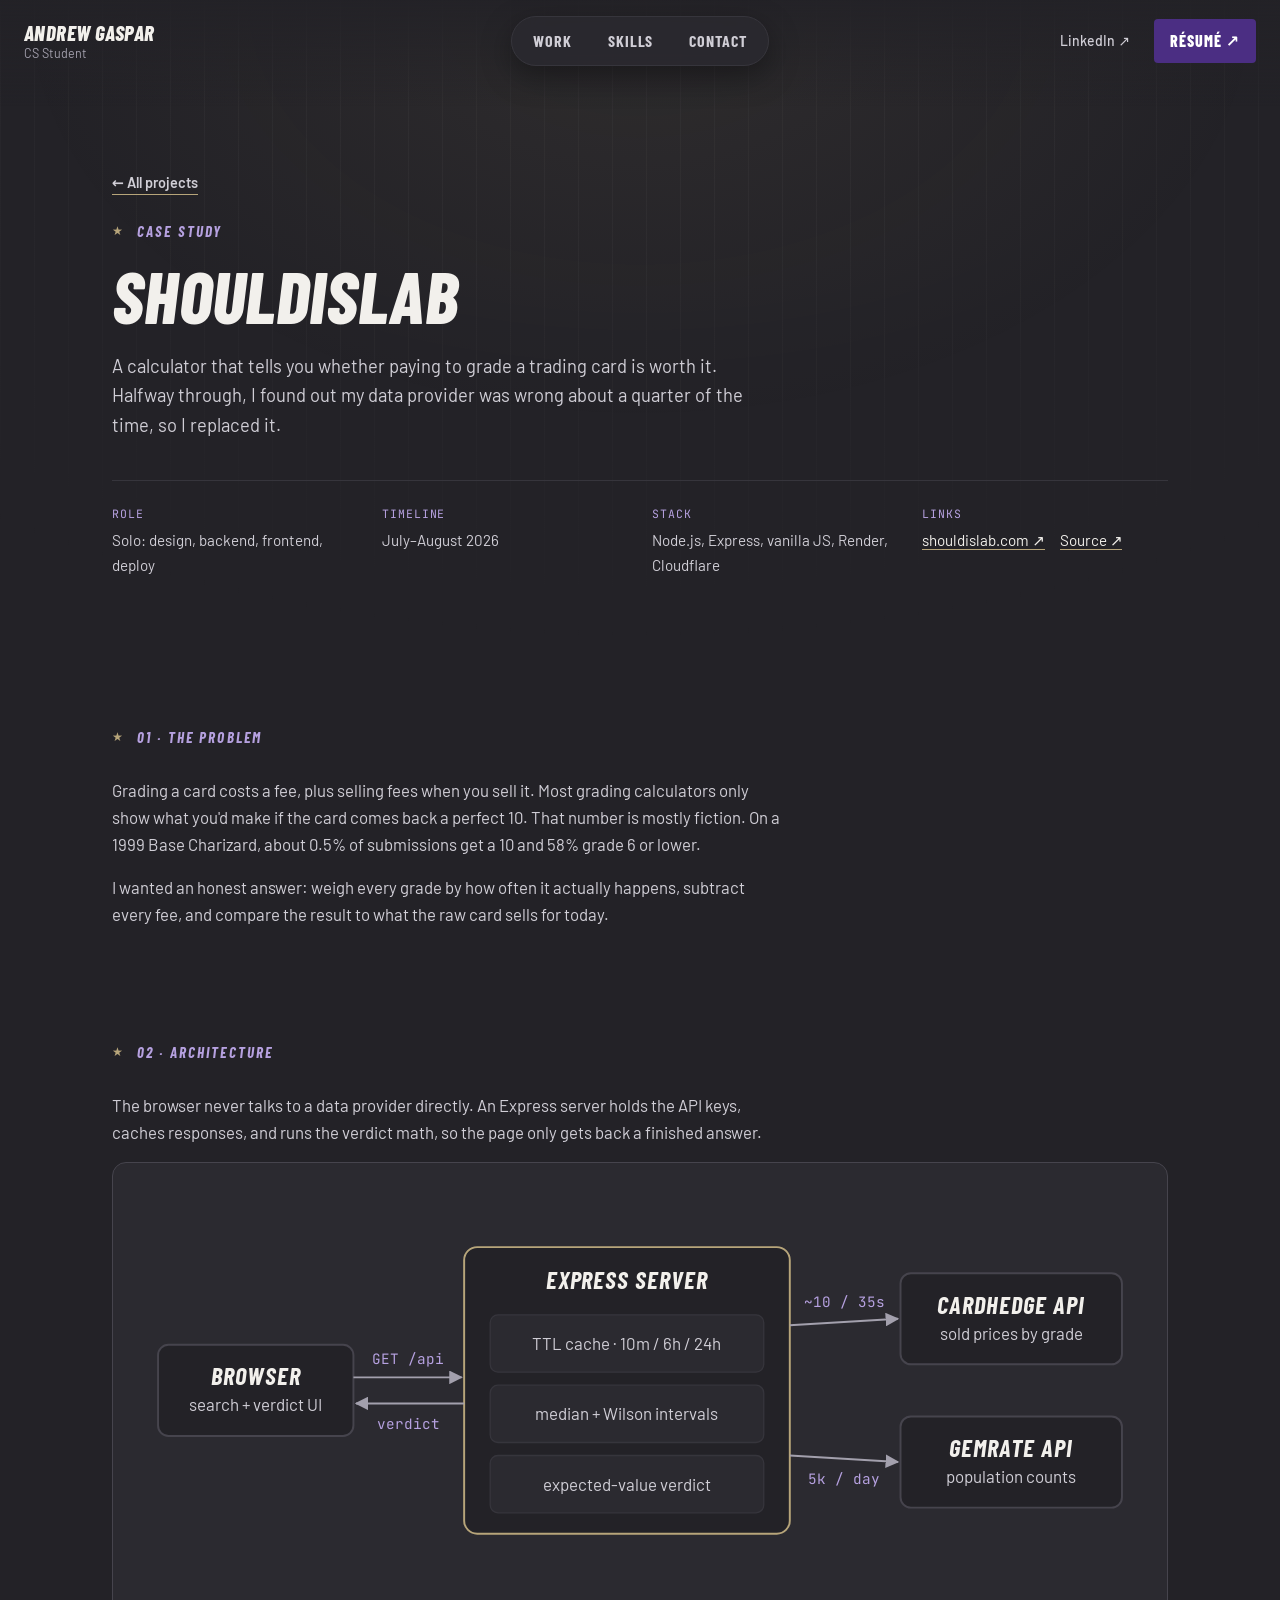
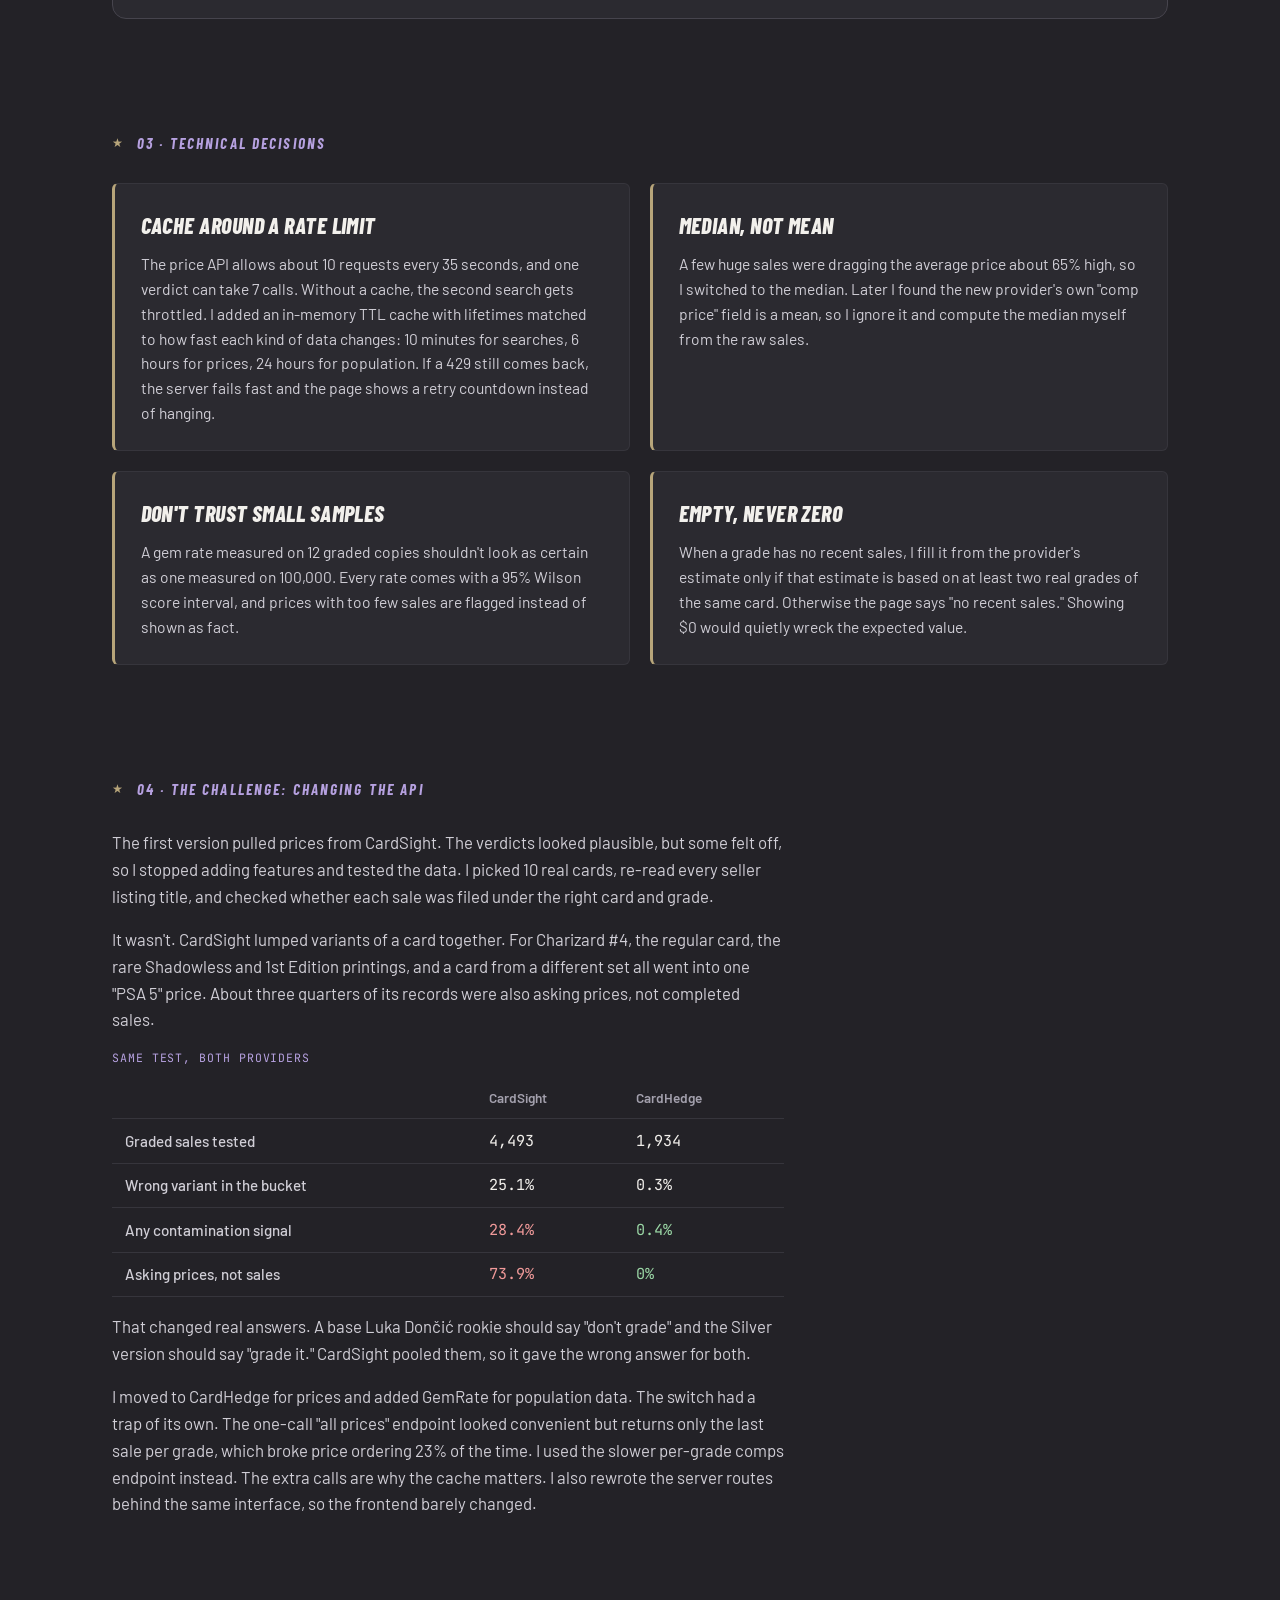
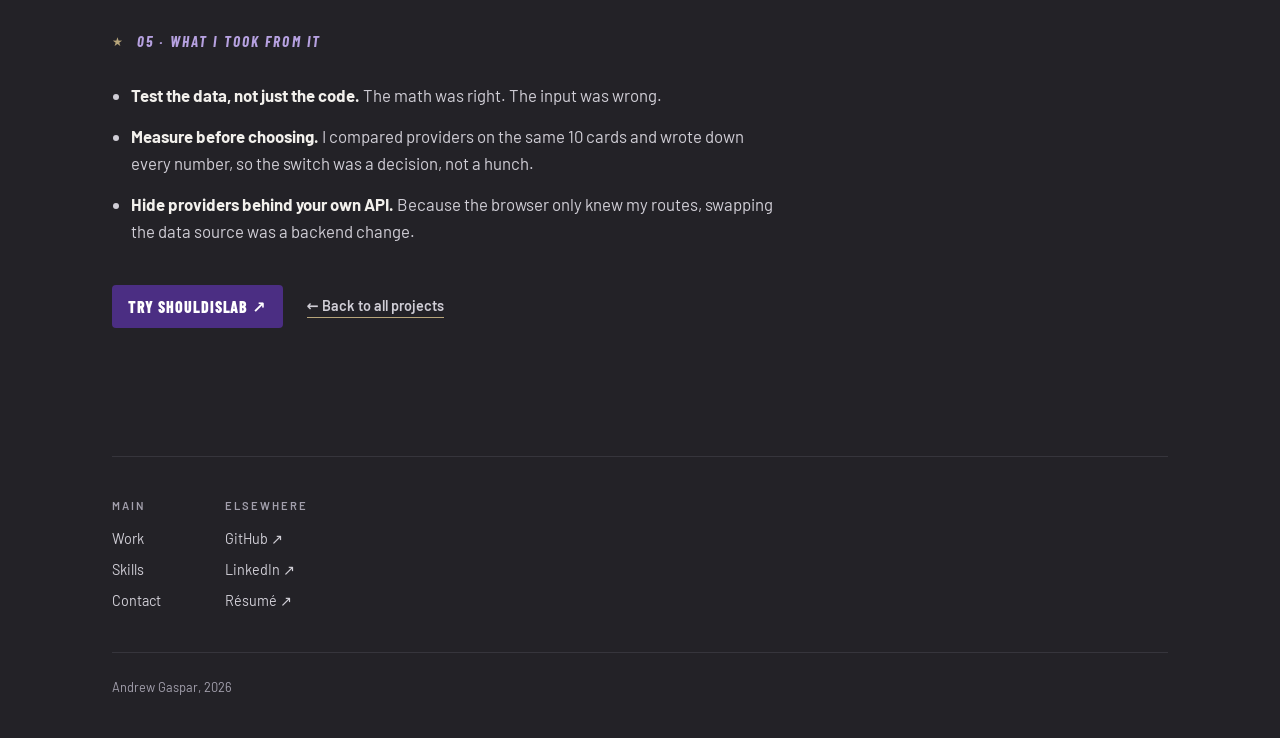
==== shouldislab-case-study.html @ bb3bcacc "Add ShouldISlab case study page and Business Administration minor" ====
<!DOCTYPE html>
<html lang="en">
<head>
  <meta charset="UTF-8" />
  <meta name="viewport" content="width=device-width, initial-scale=1.0" />
  <title>ShouldISlab case study · Andrew Gaspar</title>
  <meta name="description" content="How I built ShouldISlab: an expected-value grading calculator around a rate-limited price API, and why I replaced its data provider halfway through." />
  <meta name="color-scheme" content="dark" />
  <link rel="preconnect" href="https://fonts.googleapis.com" />
  <link rel="preconnect" href="https://fonts.gstatic.com" crossorigin />
  <link href="https://fonts.googleapis.com/css2?family=Barlow+Condensed:ital,wght@0,600;0,700;0,800;1,700;1,800&family=Barlow:wght@400;500;600&family=JetBrains+Mono:wght@400;500&display=swap" rel="stylesheet" />
  <link rel="stylesheet" href="style.css" />
</head>
<body>

  <header class="topbar">
    <a class="brand" href="index.html">
      <span class="brand-text">
        <span class="brand-name">Andrew Gaspar</span>
      <span class="brand-role">CS Student</span>
      </span>
    </a>
    <nav class="pill" aria-label="Sections">
      <a href="index.html#work">Work</a>
      <a href="index.html#skills">Skills</a>
      <a href="index.html#contact">Contact</a>
    </nav>
    <div class="toplinks">
      <a href="https://www.linkedin.com/in/andrew-gaspar-7aaa92343" target="_blank" rel="noopener">LinkedIn <span aria-hidden="true">↗</span></a>
      <a class="btn" href="Andrew_Gaspar_Resume.pdf" target="_blank" rel="noopener">Résumé <span aria-hidden="true">↗</span></a>
    </div>
  </header>

  <main id="top" class="study">

    <section class="hero">
      <a class="back" href="index.html#work">← All projects</a>
      <p class="eyebrow">Case study</p>
      <h1>ShouldISlab</h1>
      <p class="study-lead">
        A calculator that tells you whether paying to grade a trading card is worth it. Halfway
        through, I found out my data provider was wrong about a quarter of the time, so I
        replaced it.
      </p>
      <dl class="study-facts">
        <div><dt>Role</dt><dd>Solo: design, backend, frontend, deploy</dd></div>
        <div><dt>Timeline</dt><dd>July–August 2026</dd></div>
        <div><dt>Stack</dt><dd>Node.js, Express, vanilla JS, Render, Cloudflare</dd></div>
        <div><dt>Links</dt><dd><a href="https://www.shouldislab.com" target="_blank" rel="noopener">shouldislab.com ↗</a> <a href="https://github.com/Agaspar1321/ShouldISlab" target="_blank" rel="noopener">Source ↗</a></dd></div>
      </dl>
    </section>

    <section class="section prose">
      <h2 class="eyebrow">01 · The problem</h2>
      <p>
        Grading a card costs a fee, plus selling fees when you sell it. Most grading calculators
        only show what you'd make if the card comes back a perfect 10. That number is mostly
        fiction. On a 1999 Base Charizard, about 0.5% of submissions get a 10 and 58% grade 6
        or lower.
      </p>
      <p>
        I wanted an honest answer: weigh every grade by how often it actually happens, subtract
        every fee, and compare the result to what the raw card sells for today.
      </p>
    </section>

    <section class="section prose">
      <h2 class="eyebrow">02 · Architecture</h2>
      <p>
        The browser never talks to a data provider directly. An Express server holds the API
        keys, caches responses, and runs the verdict math, so the page only gets back a finished
        answer.
      </p>
      <figure class="diagram">
        <svg viewBox="0 0 760 300" role="img" aria-labelledby="arch-title arch-desc">
          <title id="arch-title">ShouldISlab architecture</title>
          <desc id="arch-desc">The browser calls the Express server. The server checks an in-memory cache, then calls CardHedge for sold prices and GemRate for population counts, and returns a verdict.</desc>
          <defs>
            <marker id="arrow" viewBox="0 0 10 10" refX="9" refY="5" markerWidth="7" markerHeight="7" orient="auto-start-reverse">
              <path d="M0,0 L10,5 L0,10 z" class="d-head" />
            </marker>
          </defs>

          <rect class="d-box" x="10" y="115" width="150" height="70" rx="8" />
          <text class="d-title" x="85" y="146" text-anchor="middle">Browser</text>
          <text class="d-sub" x="85" y="166" text-anchor="middle">search + verdict UI</text>

          <rect class="d-box d-main" x="245" y="40" width="250" height="220" rx="10" />
          <text class="d-title" x="370" y="72" text-anchor="middle">Express server</text>
          <rect class="d-inner" x="265" y="92" width="210" height="44" rx="6" />
          <text class="d-sub" x="370" y="119" text-anchor="middle">TTL cache · 10m / 6h / 24h</text>
          <rect class="d-inner" x="265" y="146" width="210" height="44" rx="6" />
          <text class="d-sub" x="370" y="173" text-anchor="middle">median + Wilson intervals</text>
          <rect class="d-inner" x="265" y="200" width="210" height="44" rx="6" />
          <text class="d-sub" x="370" y="227" text-anchor="middle">expected-value verdict</text>

          <rect class="d-box" x="580" y="60" width="170" height="70" rx="8" />
          <text class="d-title" x="665" y="91" text-anchor="middle">CardHedge API</text>
          <text class="d-sub" x="665" y="111" text-anchor="middle">sold prices by grade</text>

          <rect class="d-box" x="580" y="170" width="170" height="70" rx="8" />
          <text class="d-title" x="665" y="201" text-anchor="middle">GemRate API</text>
          <text class="d-sub" x="665" y="221" text-anchor="middle">population counts</text>

          <line class="d-line" x1="160" y1="140" x2="243" y2="140" marker-end="url(#arrow)" />
          <line class="d-line" x1="245" y1="160" x2="162" y2="160" marker-end="url(#arrow)" />
          <text class="d-label" x="202" y="130" text-anchor="middle">GET /api</text>
          <text class="d-label" x="202" y="180" text-anchor="middle">verdict</text>

          <line class="d-line" x1="495" y1="100" x2="578" y2="95" marker-end="url(#arrow)" />
          <line class="d-line" x1="495" y1="200" x2="578" y2="205" marker-end="url(#arrow)" />
          <text class="d-label" x="537" y="86" text-anchor="middle">~10 / 35s</text>
          <text class="d-label" x="537" y="222" text-anchor="middle">5k / day</text>
        </svg>
      </figure>
    </section>

    <section class="section prose">
      <h2 class="eyebrow">03 · Technical decisions</h2>
      <div class="decisions">
        <article>
          <h3>Cache around a rate limit</h3>
          <p>
            The price API allows about 10 requests every 35 seconds, and one verdict can take 7
            calls. Without a cache, the second search gets throttled. I added an in-memory TTL
            cache with lifetimes matched to how fast each kind of data changes: 10 minutes for
            searches, 6 hours for prices, 24 hours for population. If a 429 still comes back,
            the server fails fast and the page shows a retry countdown instead of hanging.
          </p>
        </article>
        <article>
          <h3>Median, not mean</h3>
          <p>
            A few huge sales were dragging the average price about 65% high, so I switched to the
            median. Later I found the new provider's own "comp price" field is a mean, so I
            ignore it and compute the median myself from the raw sales.
          </p>
        </article>
        <article>
          <h3>Don't trust small samples</h3>
          <p>
            A gem rate measured on 12 graded copies shouldn't look as certain as one measured on
            100,000. Every rate comes with a 95% Wilson score interval, and prices with too few
            sales are flagged instead of shown as fact.
          </p>
        </article>
        <article>
          <h3>Empty, never zero</h3>
          <p>
            When a grade has no recent sales, I fill it from the provider's estimate only if that
            estimate is based on at least two real grades of the same card. Otherwise the page
            says "no recent sales." Showing $0 would quietly wreck the expected value.
          </p>
        </article>
      </div>
    </section>

    <section class="section prose">
      <h2 class="eyebrow">04 · The challenge: changing the API</h2>
      <p>
        The first version pulled prices from CardSight. The verdicts looked plausible, but some
        felt off, so I stopped adding features and tested the data. I picked 10 real cards,
        re-read every seller listing title, and checked whether each sale was filed under the
        right card and grade.
      </p>
      <p>
        It wasn't. CardSight lumped variants of a card together. For Charizard #4, the regular
        card, the rare Shadowless and 1st Edition printings, and a card from a different set all
        went into one "PSA 5" price. About three quarters of its records were also asking
        prices, not completed sales.
      </p>
      <div class="table-wrap">
        <table>
          <caption>Same test, both providers</caption>
          <thead>
            <tr><th scope="col"></th><th scope="col">CardSight</th><th scope="col">CardHedge</th></tr>
          </thead>
          <tbody>
            <tr><th scope="row">Graded sales tested</th><td>4,493</td><td>1,934</td></tr>
            <tr><th scope="row">Wrong variant in the bucket</th><td>25.1%</td><td>0.3%</td></tr>
            <tr><th scope="row">Any contamination signal</th><td class="bad">28.4%</td><td class="good">0.4%</td></tr>
            <tr><th scope="row">Asking prices, not sales</th><td class="bad">73.9%</td><td class="good">0%</td></tr>
          </tbody>
        </table>
      </div>
      <p>
        That changed real answers. A base Luka Dončić rookie should say "don't grade" and the
        Silver version should say "grade it." CardSight pooled them, so it gave the wrong answer
        for both.
      </p>
      <p>
        I moved to CardHedge for prices and added GemRate for population data. The switch had
        a trap of its own. The one-call "all prices" endpoint looked convenient but returns only
        the last sale per grade, which broke price ordering 23% of the time. I used the slower
        per-grade comps endpoint instead. The extra calls are why the cache matters. I also
        rewrote the server routes behind the same interface, so the frontend barely changed.
      </p>
    </section>

    <section class="section prose">
      <h2 class="eyebrow">05 · What I took from it</h2>
      <ul class="takeaways">
        <li><strong>Test the data, not just the code.</strong> The math was right. The input was wrong.</li>
        <li><strong>Measure before choosing.</strong> I compared providers on the same 10 cards and wrote down every number, so the switch was a decision, not a hunch.</li>
        <li><strong>Hide providers behind your own API.</strong> Because the browser only knew my routes, swapping the data source was a backend change.</li>
      </ul>
      <p class="study-next">
        <a class="btn" href="https://www.shouldislab.com" target="_blank" rel="noopener">Try ShouldISlab ↗</a>
        <a class="back" href="index.html#work">← Back to all projects</a>
      </p>
    </section>

  </main>

  <footer class="footer">
    <div class="footer-cols">
      <div>
        <p class="footer-label">Main</p>
        <a href="index.html#work">Work</a>
        <a href="index.html#skills">Skills</a>
        <a href="index.html#contact">Contact</a>
      </div>
      <div>
        <p class="footer-label">Elsewhere</p>
        <a href="https://github.com/Agaspar1321" target="_blank" rel="noopener">GitHub ↗</a>
        <a href="https://www.linkedin.com/in/andrew-gaspar-7aaa92343" target="_blank" rel="noopener">LinkedIn ↗</a>
        <a href="Andrew_Gaspar_Resume.pdf" target="_blank" rel="noopener">Résumé ↗</a>
      </div>
    </div>
    <div class="footer-base">
      <span>Andrew Gaspar, 2026</span>
    </div>
  </footer>

</body>
</html>
---- style.css ----
/* colors + fonts: soft charcoal base, UW purple and gold as accents */
:root {
  --bg: #232227;
  --surface: #2b2a30;
  --line: #36353c;
  --line-strong: #46444d;
  --muted: #a3a0ad; /* still passes 4.5:1 contrast on --bg */
  --text: #d0ced6;
  --strong: #f2f0ec;
  --purple: #4b2e83; /* UW purple, for fills */
  --accent: #b6a1e0; /* lighter purple, readable as text on charcoal */
  --gold: #b7a57a; /* UW gold, decorative only */
  --shadow: rgba(0, 0, 0, 0.35);

  --display: "Barlow Condensed", "Barlow", system-ui, sans-serif;
  --sans: "Barlow", system-ui, -apple-system, "Segoe UI", sans-serif;
  --mono: "JetBrains Mono", ui-monospace, "SF Mono", Menlo, monospace;
  --wrap: 66rem;
  color-scheme: dark;
}

* { box-sizing: border-box; margin: 0; padding: 0; }

html { scroll-behavior: smooth; scroll-padding-top: 5.5rem; }

body {
  font-family: var(--sans);
  font-size: 1rem;
  line-height: 1.6;
  color: var(--strong);
  background: var(--bg);
  -webkit-font-smoothing: antialiased;
}

h1, h2, h3, dt, .brand-name, .pill, .btn, .contact-email {
  font-family: var(--display);
  font-optical-sizing: auto;
}

a { color: inherit; text-decoration: none; }

:focus-visible {
  outline: 3px solid var(--accent);
  outline-offset: 2px;
  border-radius: 2px;
}

::selection { background: rgba(183, 165, 122, 0.35); }

main, .footer { padding: 0 1rem; }

/* pinstripes + purple stadium glow */
body::before {
  content: "";
  position: absolute;
  inset: 0 0 auto;
  height: 1100px;
  z-index: -1;
  background-image:
    repeating-linear-gradient(90deg, rgba(242, 240, 236, 0.03) 0 1px, transparent 1px 34px),
    radial-gradient(70% 55% at 50% 0%, rgba(183, 165, 122, 0.08), transparent 70%);
  -webkit-mask-image: radial-gradient(120% 80% at 50% 0%, #000 30%, transparent 75%);
  mask-image: radial-gradient(120% 80% at 50% 0%, #000 30%, transparent 75%);
  pointer-events: none;
}
body { position: relative; isolation: isolate; }

/* ---------- Eyebrow label ---------- */
.eyebrow {
  display: flex;
  align-items: center;
  gap: 0.75rem;
  font-family: var(--display);
  font-size: 0.95rem;
  font-style: italic;
  font-weight: 700;
  letter-spacing: 0.14em;
  text-transform: uppercase;
  color: var(--accent);
}
.eyebrow::before {
  content: "★";
  flex: none;
  color: var(--gold);
  font-style: normal;
  font-size: 0.8em;
}

/* ---------- Top bar ---------- */
.topbar {
  position: sticky;
  top: 0;
  z-index: 10;
  display: grid;
  grid-template-columns: 1fr auto 1fr;
  align-items: center;
  gap: 1rem;
  padding: 1rem 1.5rem 2.5rem;
  background: linear-gradient(rgba(35, 34, 39, 0.94), rgba(35, 34, 39, 0));
  pointer-events: none;
}
.topbar > * { pointer-events: auto; }

.brand { display: flex; align-items: center; gap: 0.7rem; justify-self: start; }
.brand-text { display: flex; flex-direction: column; line-height: 1.2; }
.brand-name { font-weight: 800; font-style: italic; font-size: 1.3rem; letter-spacing: 0.02em; text-transform: uppercase; }
.brand-role { font-size: 0.78rem; color: var(--muted); }

.pill {
  display: flex;
  gap: 0.25rem;
  padding: 0.3rem;
  border: 1px solid var(--line);
  border-radius: 999px;
  background: rgba(43, 42, 48, 0.85);
  backdrop-filter: blur(14px);
  -webkit-backdrop-filter: blur(14px);
  box-shadow: 0 10px 30px var(--shadow);
}
.pill a {
  padding: 0.4rem 1rem;
  border-radius: 999px;
  font-size: 1rem;
  font-weight: 700;
  letter-spacing: 0.06em;
  text-transform: uppercase;
  color: var(--text);
  transition: background-color 0.2s, color 0.2s;
}
.pill a:hover { background: rgba(182, 161, 224, 0.1); color: var(--accent); }

.toplinks {
  display: flex;
  align-items: center;
  gap: 1.5rem;
  justify-self: end;
  font-size: 0.875rem;
  font-weight: 500;
}
.toplinks a { color: var(--text); transition: color 0.2s; }
.toplinks a:hover { color: var(--strong); }

.btn {
  display: inline-block;
  padding: 0.55rem 1rem;
  border-radius: 4px;
  font-weight: 800;
  font-size: 1rem;
  letter-spacing: 0.06em;
  text-transform: uppercase;
  background: var(--purple);
  color: #fff !important;
  transition: background-color 0.2s;
}
.btn:hover { background: #5d3d9a; }

/* ---------- Window chrome (hero + screenshots) ---------- */
.window-bar {
  display: flex;
  align-items: center;
  gap: 6px;
  padding: 0.7rem 0.9rem;
}
.window-bar i {
  flex: none;
  width: 10px;
  height: 10px;
  border-radius: 50%;
  background: var(--line-strong);
}
.window-bar i:nth-child(3) { background: var(--gold); }

.url {
  flex: 1;
  min-width: 0;
  margin-left: 0.6rem;
  padding: 0.2rem 0.7rem;
  border-radius: 4px;
  background: var(--bg);
  font-family: var(--mono);
  font-size: 0.72rem;
  color: var(--text);
  white-space: nowrap;
  overflow: hidden;
  text-overflow: ellipsis;
}
.live {
  flex: none;
  display: inline-flex;
  align-items: center;
  gap: 0.4rem;
  margin-left: 0.4rem;
  padding: 0.15rem 0.5rem;
  border: 1px solid var(--accent);
  border-radius: 3px;
  font-family: var(--mono);
  font-size: 0.65rem;
  font-weight: 500;
  letter-spacing: 0.08em;
  text-transform: uppercase;
  color: var(--accent);
}
.live::before {
  content: "";
  width: 6px;
  height: 6px;
  border-radius: 50%;
  background: var(--gold);
}

/* ---------- Hero ---------- */
.hero {
  max-width: var(--wrap);
  margin: 0 auto;
  padding-top: clamp(2.5rem, 7vh, 5rem);
  padding-bottom: clamp(1rem, 4vh, 3rem);
}

.hero h1 {
  margin-top: 1.25rem;
  font-size: clamp(3rem, min(5.6vw, 11vh), 5rem);
  font-style: italic;
  font-weight: 800;
  line-height: 0.9;
  letter-spacing: 0.005em;
  text-transform: uppercase;
}
.accent { color: var(--accent); }

.hero-meta {
  display: grid;
  gap: 0.9rem;
  max-width: 32rem;
  margin-top: 1.75rem;
  color: var(--text);
  font-size: 1.05rem;
}
.coursework {
  color: var(--muted);
  font-size: 0.9rem;
  line-height: 1.5;
}
.coursework span {
  display: block;
  margin-bottom: 0.2rem;
  color: var(--accent);
  font-family: var(--mono);
  font-size: 0.72rem;
  letter-spacing: 0.08em;
  text-transform: uppercase;
}

/* top edge highlight */
.card::before {
  content: "";
  position: absolute;
  top: 0;
  left: 8%;
  right: 8%;
  height: 1px;
  background: linear-gradient(90deg, transparent, rgba(255, 255, 255, 0.45), transparent);
}

/* ---------- Sections ---------- */
.section { max-width: var(--wrap); margin: 0 auto; padding-top: clamp(4rem, 9vw, 7rem); }
.section > .eyebrow { margin-bottom: 1.75rem; }

/* ---------- Project cards ---------- */
.card-frame {
  padding: 8px;
  border-radius: 28px;
  /* faint gold foil edge */
  background: linear-gradient(145deg, rgba(183, 165, 122, 0.4), rgba(183, 165, 122, 0.08) 35%, rgba(183, 165, 122, 0.08) 65%, rgba(183, 165, 122, 0.3));
  box-shadow: 0 30px 60px var(--shadow);
}
.card-frame + .card-frame { margin-top: 3rem; }

.card {
  position: relative;
  overflow: hidden;
  border: 1px solid var(--line-strong);
  border-radius: 20px;
  padding: clamp(1.5rem, 4vw, 3rem) clamp(1.25rem, 4vw, 3rem) 0;
  background: linear-gradient(190deg, #313036, var(--surface) 70%);
}

.card-top {
  display: grid;
  grid-template-columns: minmax(0, 1fr) minmax(0, 1.35fr);
  gap: 2rem 3.5rem;
}

.card h3 {
  font-size: clamp(2rem, 4.2vw, 3.1rem);
  font-style: italic;
  font-weight: 800;
  line-height: 1;
  letter-spacing: 0.01em;
  text-transform: uppercase;
}
.card h3 a { display: inline-flex; align-items: baseline; gap: 0.6rem; }
.arrow {
  display: inline-block;
  font-weight: 500;
  color: var(--gold);
  transition: transform 0.25s ease;
}
.card h3 a:hover .arrow { transform: translateX(6px); }

.tagline {
  margin-top: 0.9rem;
  font-size: 1.1rem;
  line-height: 1.45;
  color: var(--muted);
}
.tagline strong { color: var(--accent); font-weight: 600; }

.card-body { display: grid; gap: 0.9rem; color: var(--text); font-size: 0.975rem; }

.tags {
  list-style: none;
  display: flex;
  flex-wrap: wrap;
  gap: 0.4rem;
  margin-top: 0.3rem;
}
.tags li {
  font-family: var(--mono);
  font-size: 0.72rem;
  padding: 0.3rem 0.6rem;
  border: 1px solid var(--line-strong);
  border-radius: 3px;
  background: var(--bg);
  color: var(--text);
  text-transform: uppercase;
  letter-spacing: 0.04em;
}

.links { display: flex; flex-wrap: wrap; gap: 1.5rem; font-size: 0.9rem; font-weight: 600; }
.links a {
  color: var(--strong);
  border-bottom: 1px solid var(--gold);
  transition: color 0.2s;
}
.links a:hover { color: var(--accent); }

/* desktop + phone mockups */
.devices {
  position: relative;
  max-width: 56rem;
  margin: clamp(2rem, 4vw, 3rem) auto 0;
  padding-right: 13%;
}

.shot {
  display: block;
  border: 1px solid var(--line-strong);
  border-bottom: 0;
  border-radius: 10px 10px 0 0;
  background: var(--surface);
  overflow: hidden;
  box-shadow: 0 24px 50px rgba(0, 0, 0, 0.35);
  transition: transform 0.35s cubic-bezier(0.22, 1, 0.36, 1);
}
.shot .window-bar { border-bottom: 1px solid var(--line); }
.shot img,
.phone img {
  display: block;
  width: 100%;
  height: auto;
}

.phone {
  position: absolute;
  right: 0;
  bottom: -18%;
  width: 26%;
  padding: 7px;
  border: 1px solid #2e2b35;
  border-radius: 30px;
  background: #1d1b22;
  box-shadow: 0 30px 60px rgba(0, 0, 0, 0.5);
  transition: transform 0.35s cubic-bezier(0.22, 1, 0.36, 1);
}
.phone img { border-radius: 0 0 23px 23px; }
/* phone status bar */
.phone-bar {
  display: flex;
  justify-content: center;
  align-items: center;
  height: 20px;
  border-radius: 23px 23px 0 0;
  background: #000;
}
.phone-bar i { width: 34%; height: 11px; border-radius: 999px; background: #2e2b35; }

.card-frame:hover .shot { transform: translateY(-6px); }
.card-frame:hover .phone { transform: translateY(-12px); }

/* ---------- Project carousel (built by script.js) ---------- */
.cf-stage {
  --slide-w: min(46rem, 84%);
  position: relative;
  overflow: hidden;
  /* room for shadows + phone overhang */
  padding: 1.5rem 0 3.5rem;
  margin: 0 -1rem;
  /* fade out the side slides */
  -webkit-mask-image: linear-gradient(to right, transparent 0, #000 14%, #000 86%, transparent 100%);
  mask-image: linear-gradient(to right, transparent 0, #000 14%, #000 86%, transparent 100%);
  touch-action: pan-y;
  cursor: grab;
}
.cf-stage:active { cursor: grabbing; }
.cf-stage:focus-visible { outline-offset: -3px; }

.cf-sizer { visibility: hidden; width: var(--slide-w); margin: 0 auto; }

.cf-slide {
  position: absolute;
  top: 1.5rem;
  left: 0;
  right: 0;
  width: var(--slide-w);
  margin: 0 auto;
  transition: transform 0.5s cubic-bezier(0.22, 1, 0.36, 1), opacity 0.5s, filter 0.5s;
  user-select: none;
  -webkit-user-select: none;
}
.cf-slide:not(.is-front) { cursor: pointer; }
.cf-slide img { -webkit-user-drag: none; }

/* frames inside the carousel */
.cf-stage .devices,
.cf-sizer .devices { margin: 0 auto; max-width: none; }
.cf-stage .shot { border-bottom: 1px solid var(--line-strong); border-radius: 10px; }
.cf-stage .phone { bottom: -9%; }
.cf-slide.is-front:hover .shot { transform: translateY(-4px); }
.cf-slide.is-front:hover .phone { transform: translateY(-10px); }

.cf-caption {
  min-height: 1.6em;
  margin-top: 0.5rem;
  text-align: center;
  color: var(--text);
  font-size: 0.95rem;
}
.cf-caption strong { color: var(--strong); font-weight: 600; }
.cf-num { font-family: var(--mono); font-size: 0.8rem; color: var(--gold); margin-right: 0.25rem; }
.cf-tag::before { content: "— "; }

.cf-controls {
  display: flex;
  align-items: center;
  justify-content: center;
  gap: 1.25rem;
  margin-top: 1rem;
}
.cf-arrow {
  display: grid;
  place-items: center;
  width: 44px;
  height: 44px;
  border: 1px solid var(--line-strong);
  border-radius: 50%;
  background: var(--bg);
  color: var(--strong);
  cursor: pointer;
  transition: border-color 0.2s, color 0.2s;
}
.cf-arrow:hover { border-color: var(--accent); color: var(--accent); }
.cf-dots { display: flex; align-items: center; gap: 0.5rem; }
.cf-dot {
  width: 6px;
  height: 6px;
  padding: 0;
  border: 0;
  border-radius: 999px;
  background: var(--line-strong);
  cursor: pointer;
  transition: width 0.3s, background-color 0.3s;
}
/* bigger click target */
.cf-dot { position: relative; }
.cf-dot::after { content: ""; position: absolute; inset: -9px -4px; }
.cf-dot:hover { background: var(--muted); }
.cf-dot[aria-current="true"] { width: 22px; background: var(--accent); }

/* details card under the carousel */
.is-carousel .card-frame { margin-top: 2.5rem; }
.is-carousel .card { padding-bottom: clamp(1.5rem, 4vw, 3rem); }

/* ---------- GitHub callout ---------- */
.callout {
  display: flex;
  align-items: center;
  justify-content: space-between;
  flex-wrap: wrap;
  gap: 1rem 2rem;
  margin-top: 3rem;
  padding: 1.5rem 1.75rem;
  border: 1px solid var(--line);
  border-left: 3px solid var(--gold);
  border-radius: 6px;
  background: var(--surface);
  color: var(--text);
}
.callout p { max-width: 44ch; }
.callout a {
  flex: none;
  font-weight: 600;
  color: var(--strong);
  border-bottom: 1px solid var(--gold);
}
.callout a:hover { color: var(--accent); }

/* ---------- Skills ---------- */
/* styled like the back of the card */
.skills {
  display: grid;
  grid-template-columns: repeat(2, minmax(0, 1fr));
  gap: 1px;
  border: 6px solid #f6f6f3;
  border-radius: 10px;
  overflow: hidden;
  background: rgba(183, 165, 122, 0.45);
  box-shadow: 0 24px 50px var(--shadow), 0 0 0 1px var(--line);
}
.skills > div { padding: 1.4rem 1.6rem 1.5rem; background: #f3efe5; }
.skills dt {
  margin-bottom: 0.4rem;
  color: var(--purple);
  font-size: 1.05rem;
  font-style: italic;
  font-weight: 800;
  letter-spacing: 0.06em;
  text-transform: uppercase;
}
.skills dd { color: #3d3a44; font-size: 1rem; }

/* ---------- Contact ---------- */
.contact-lead { max-width: 36rem; color: var(--text); font-size: 1.1rem; }
.contact-email {
  display: inline-block;
  margin-top: 1.5rem;
  font-size: clamp(1.9rem, 6vw, 4rem);
  font-style: italic;
  font-weight: 800;
  letter-spacing: 0.01em;
  color: var(--strong);
  border-bottom: 2px solid var(--gold);
  transition: color 0.2s;
  overflow-wrap: anywhere;
}
.contact-email:hover { color: var(--accent); }

/* ---------- Footer ---------- */
.footer { max-width: calc(var(--wrap) + 2rem); margin: clamp(5rem, 10vw, 8rem) auto 0; }
.footer-cols {
  display: flex;
  gap: 4rem;
  padding: 2.5rem 0;
  border-top: 1px solid var(--line);
}
.footer-cols div { display: flex; flex-direction: column; gap: 0.5rem; font-size: 0.9rem; }
.footer-cols a { color: var(--text); transition: color 0.2s; }
.footer-cols a:hover { color: var(--accent); }
.footer-label {
  font-size: 0.7rem;
  font-weight: 600;
  letter-spacing: 0.18em;
  text-transform: uppercase;
  color: var(--muted);
  margin-bottom: 0.25rem;
}
.footer-base {
  padding: 1.5rem 0 2.5rem;
  border-top: 1px solid var(--line);
  font-size: 0.8rem;
  color: var(--muted);
}

/* ---------- Case study page ---------- */
.back {
  display: inline-block;
  margin-bottom: 1.5rem;
  font-size: 0.9rem;
  font-weight: 600;
  color: var(--text);
  border-bottom: 1px solid var(--gold);
  transition: color 0.2s;
}
.back:hover { color: var(--accent); }

.study-lead { max-width: 40rem; margin-top: 1.5rem; color: var(--text); font-size: 1.15rem; }

.study-facts {
  display: grid;
  grid-template-columns: repeat(4, minmax(0, 1fr));
  gap: 1.5rem;
  margin-top: 2.5rem;
  padding-top: 1.5rem;
  border-top: 1px solid var(--line);
}
.study-facts dt {
  margin-bottom: 0.3rem;
  font-family: var(--mono);
  font-size: 0.72rem;
  letter-spacing: 0.08em;
  text-transform: uppercase;
  color: var(--accent);
}
.study-facts dd { color: var(--text); font-size: 0.95rem; }
.study-facts dd a { margin-right: 0.75rem; color: var(--strong); border-bottom: 1px solid var(--gold); }
.study-facts dd a:hover { color: var(--accent); }

.prose > p { max-width: 42rem; color: var(--text); font-size: 1.05rem; }
.prose > p + p, .prose > p + .table-wrap, .prose > .table-wrap + p,
.prose > .diagram + p, .prose > p + .diagram { margin-top: 1rem; }

.diagram {
  margin-top: 1.75rem;
  padding: clamp(1rem, 3vw, 2rem);
  border: 1px solid var(--line-strong);
  border-radius: 14px;
  background: var(--surface);
  overflow-x: auto;
}
/* scrolls sideways on phones instead of shrinking the labels */
.diagram svg { display: block; width: 100%; min-width: 560px; height: auto; }
.d-box { fill: var(--bg); stroke: var(--line-strong); stroke-width: 1.5; }
.d-main { stroke: var(--gold); }
.d-inner { fill: var(--surface); stroke: var(--line); }
.d-title { fill: var(--strong); font-family: var(--display); font-size: 19px; font-weight: 700; font-style: italic; text-transform: uppercase; letter-spacing: 0.04em; }
.d-sub { fill: var(--text); font-family: var(--sans); font-size: 13px; }
.d-label { fill: var(--accent); font-family: var(--mono); font-size: 11px; }
.d-line { stroke: var(--muted); stroke-width: 1.5; }
.d-head { fill: var(--muted); }

.decisions {
  display: grid;
  grid-template-columns: repeat(2, minmax(0, 1fr));
  gap: 1.25rem;
}
.decisions article {
  padding: 1.5rem 1.6rem;
  border: 1px solid var(--line);
  border-left: 3px solid var(--gold);
  border-radius: 6px;
  background: var(--surface);
}
.decisions h3 {
  margin-bottom: 0.5rem;
  font-size: 1.4rem;
  font-style: italic;
  font-weight: 800;
  text-transform: uppercase;
  letter-spacing: 0.02em;
}
.decisions p { color: var(--text); font-size: 0.975rem; }

.table-wrap { overflow-x: auto; max-width: 42rem; }
.study table { width: 100%; border-collapse: collapse; font-size: 0.95rem; }
.study caption {
  padding-bottom: 0.6rem;
  text-align: left;
  font-family: var(--mono);
  font-size: 0.72rem;
  letter-spacing: 0.08em;
  text-transform: uppercase;
  color: var(--accent);
}
.study th, .study td { padding: 0.6rem 0.8rem; border-bottom: 1px solid var(--line); text-align: left; }
.study thead th { color: var(--muted); font-weight: 600; font-size: 0.85rem; }
.study tbody th { color: var(--text); font-weight: 500; }
.study td { font-family: var(--mono); color: var(--strong); }
.study td.bad { color: #f19a9a; }
.study td.good { color: #9bd8a6; }

.takeaways { display: grid; gap: 0.9rem; max-width: 42rem; padding-left: 1.2rem; color: var(--text); font-size: 1.05rem; }
.takeaways strong { color: var(--strong); }
.study-next { display: flex; flex-wrap: wrap; align-items: center; gap: 1.5rem; margin-top: 2.5rem; }
.study-next .back { margin-bottom: 0; }

/* ---------- Narrow ---------- */
@media (max-width: 52rem) {
  .hero h1 { font-size: clamp(3rem, 11vw, 5rem); }
  .card-top { grid-template-columns: 1fr; gap: 1.25rem; }
  .study-facts { grid-template-columns: repeat(2, minmax(0, 1fr)); }
  .decisions { grid-template-columns: 1fr; }
  .toplinks { display: none; }
  .topbar { grid-template-columns: auto 1fr; padding: 0.9rem 1rem 2rem; }
  .pill { justify-self: end; }
}

@media (max-width: 36rem) {
  .brand-role { display: none; }
  .eyebrow-extra { display: none; }
  .pill a { padding: 0.45rem 0.75rem; }
  .skills { grid-template-columns: 1fr; }
  .card-frame { padding: 5px; border-radius: 22px; }
  .card { border-radius: 17px; }
  .hero-meta { margin-left: 0; }
  .url { font-size: 0.65rem; }
  .devices { padding-right: 10%; }
  .cf-stage {
    -webkit-mask-image: linear-gradient(to right, transparent 0, #000 5%, #000 95%, transparent 100%);
    mask-image: linear-gradient(to right, transparent 0, #000 5%, #000 95%, transparent 100%);
  }
  .phone { width: 32%; padding: 4px; border-radius: 18px; }
  .phone img { border-radius: 0 0 14px 14px; }
  .phone-bar { height: 12px; border-radius: 14px 14px 0 0; }
  .phone-bar i { height: 6px; }
  .shot .window-bar i { display: none; }
  .shot .url { margin-left: 0; }
}

@media (prefers-reduced-motion: reduce) {
  html { scroll-behavior: auto; }
  *, *::before, *::after { transition: none !important; animation: none !important; }
}
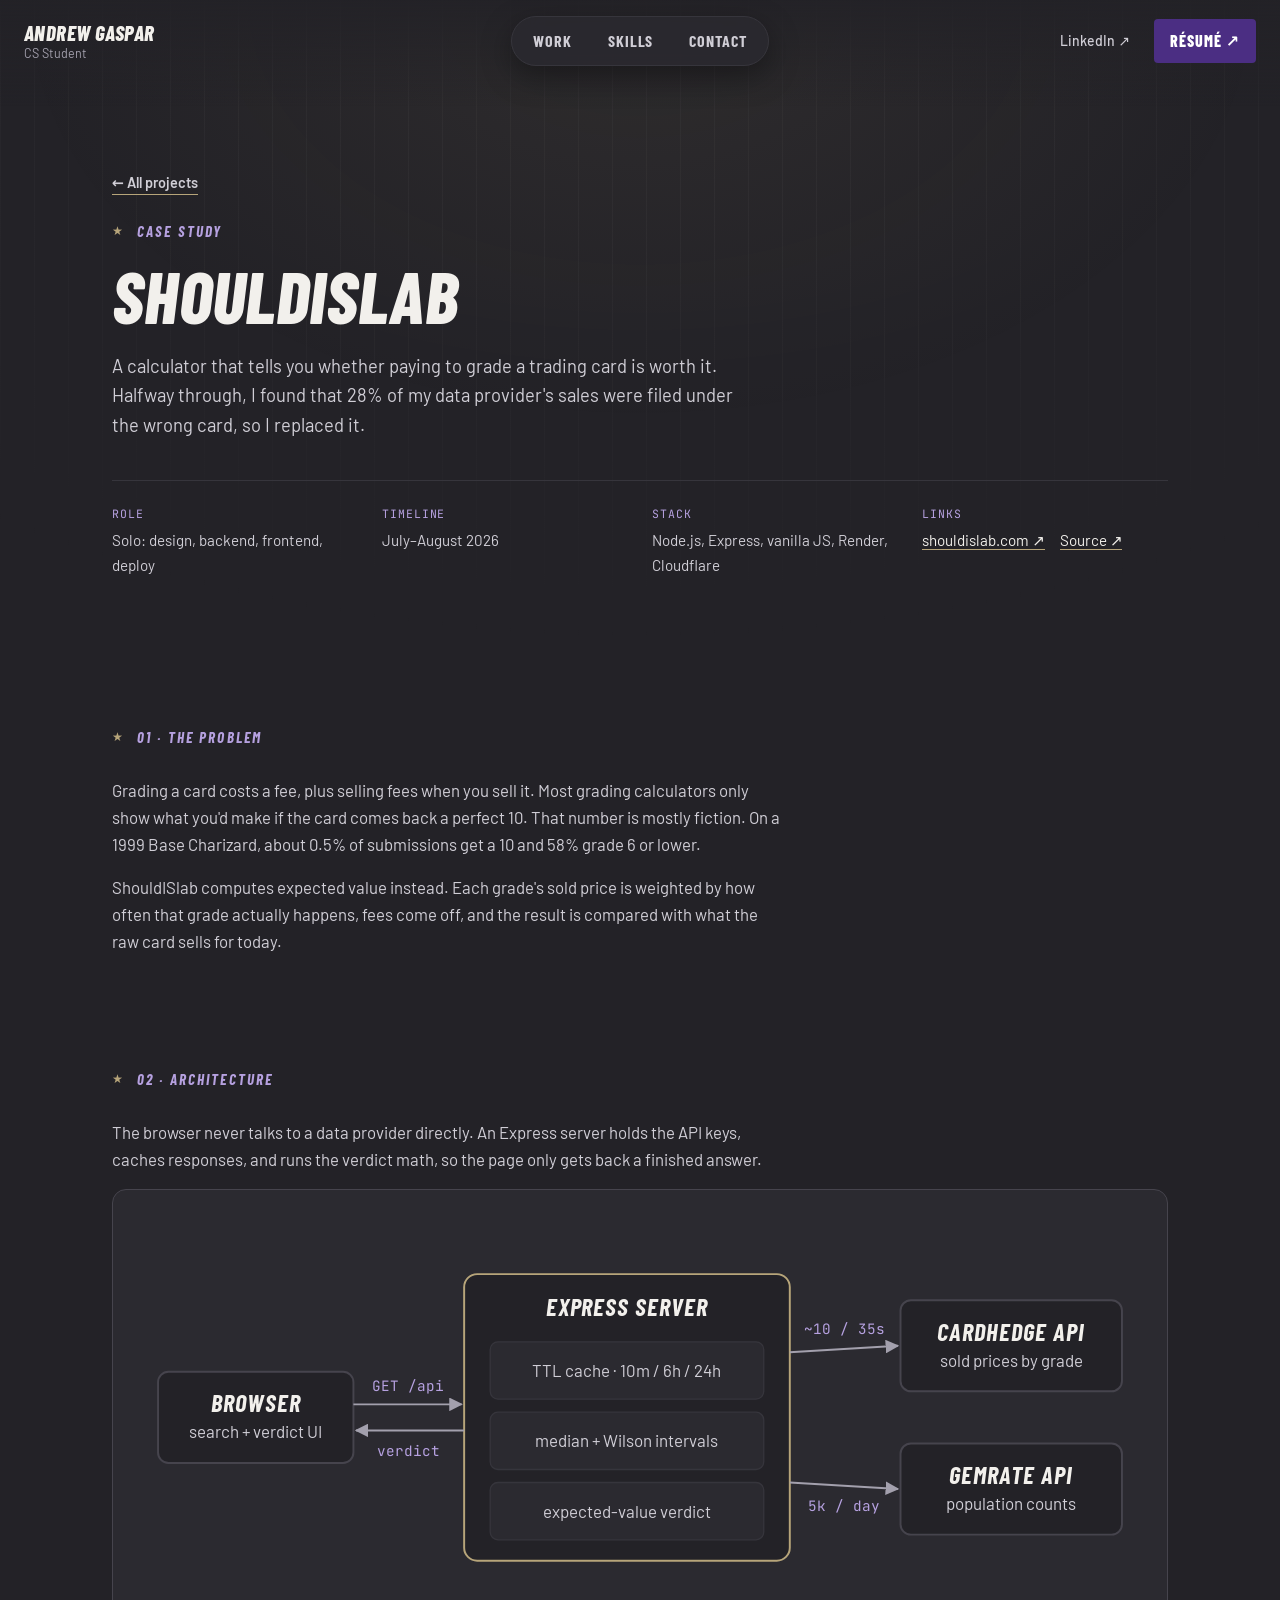
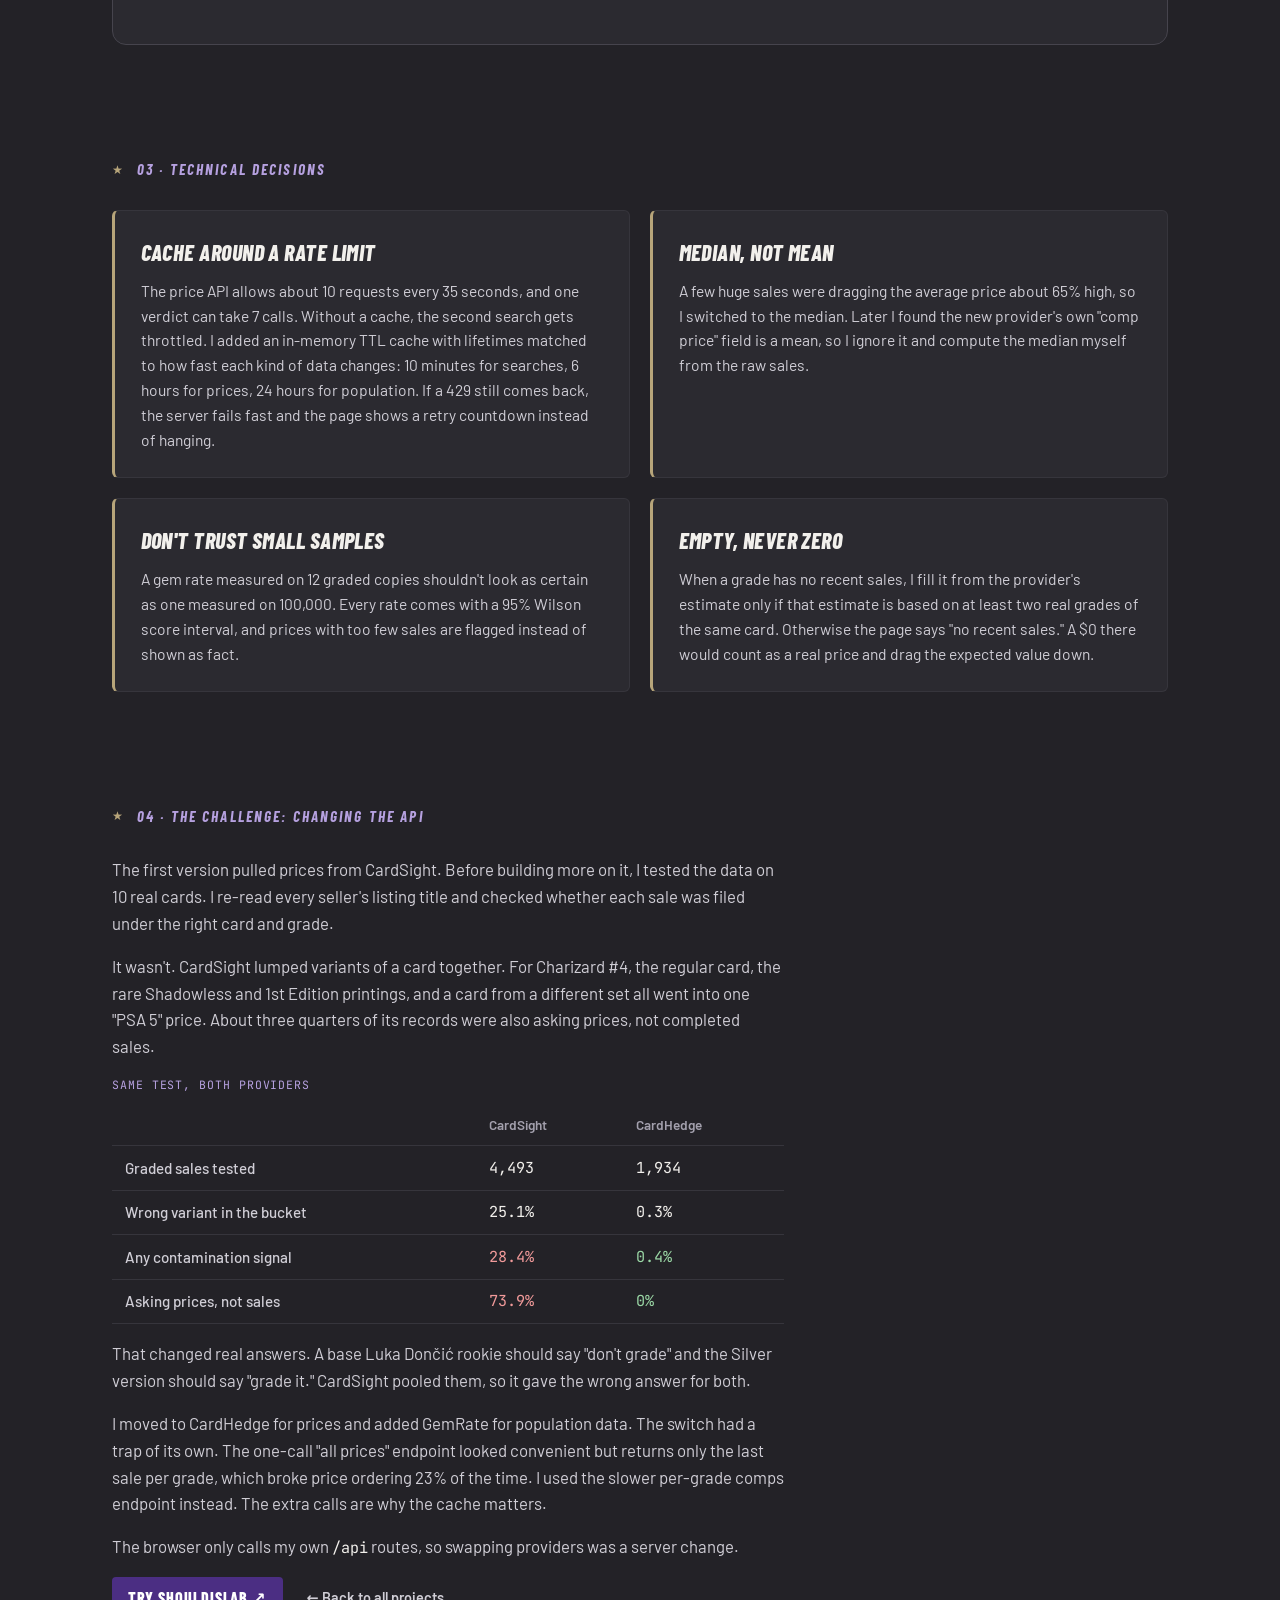
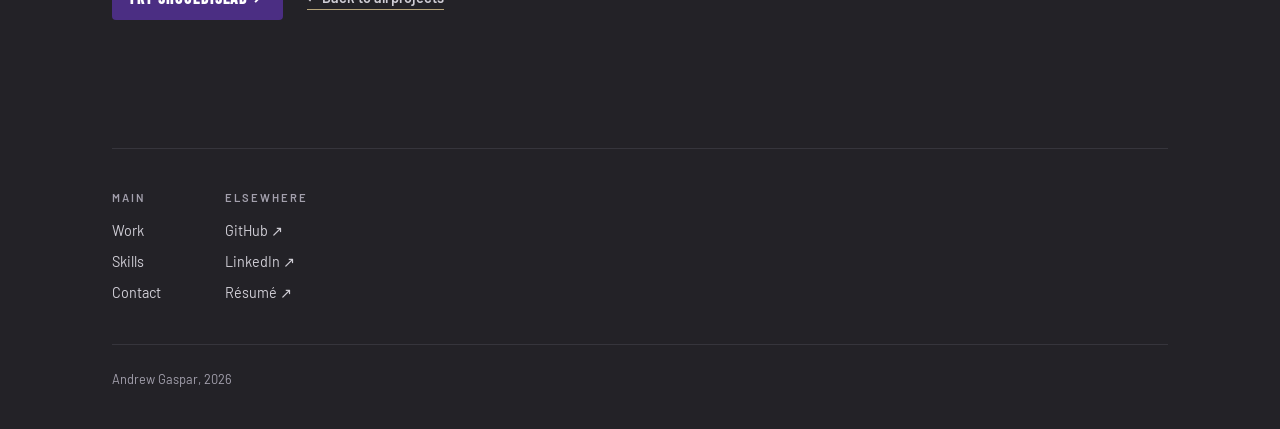
==== commit 9daafe0f: "Tighten case study copy and drop the takeaways section" ====
--- a/shouldislab-case-study.html
+++ b/shouldislab-case-study.html
@@ -39,8 +39,8 @@
       <h1>ShouldISlab</h1>
       <p class="study-lead">
         A calculator that tells you whether paying to grade a trading card is worth it. Halfway
-        through, I found out my data provider was wrong about a quarter of the time, so I
-        replaced it.
+        through, I found that 28% of my data provider's sales were filed under the wrong card,
+        so I replaced it.
       </p>
       <dl class="study-facts">
         <div><dt>Role</dt><dd>Solo: design, backend, frontend, deploy</dd></div>
@@ -59,8 +59,9 @@
         or lower.
       </p>
       <p>
-        I wanted an honest answer: weigh every grade by how often it actually happens, subtract
-        every fee, and compare the result to what the raw card sells for today.
+        ShouldISlab computes expected value instead. Each grade's sold price is weighted by how
+        often that grade actually happens, fees come off, and the result is compared with what
+        the raw card sells for today.
       </p>
     </section>
 
@@ -149,7 +150,8 @@
           <p>
             When a grade has no recent sales, I fill it from the provider's estimate only if that
             estimate is based on at least two real grades of the same card. Otherwise the page
-            says "no recent sales." Showing $0 would quietly wreck the expected value.
+            says "no recent sales." A $0 there would count as a real price and drag the expected
+            value down.
           </p>
         </article>
       </div>
@@ -158,10 +160,9 @@
     <section class="section prose">
       <h2 class="eyebrow">04 · The challenge: changing the API</h2>
       <p>
-        The first version pulled prices from CardSight. The verdicts looked plausible, but some
-        felt off, so I stopped adding features and tested the data. I picked 10 real cards,
-        re-read every seller listing title, and checked whether each sale was filed under the
-        right card and grade.
+        The first version pulled prices from CardSight. Before building more on it, I tested the
+        data on 10 real cards. I re-read every seller's listing title and checked whether each
+        sale was filed under the right card and grade.
       </p>
       <p>
         It wasn't. CardSight lumped variants of a card together. For Charizard #4, the regular
@@ -192,18 +193,12 @@
         I moved to CardHedge for prices and added GemRate for population data. The switch had
         a trap of its own. The one-call "all prices" endpoint looked convenient but returns only
         the last sale per grade, which broke price ordering 23% of the time. I used the slower
-        per-grade comps endpoint instead. The extra calls are why the cache matters. I also
-        rewrote the server routes behind the same interface, so the frontend barely changed.
-      </p>
-    </section>
-
-    <section class="section prose">
-      <h2 class="eyebrow">05 · What I took from it</h2>
-      <ul class="takeaways">
-        <li><strong>Test the data, not just the code.</strong> The math was right. The input was wrong.</li>
-        <li><strong>Measure before choosing.</strong> I compared providers on the same 10 cards and wrote down every number, so the switch was a decision, not a hunch.</li>
-        <li><strong>Hide providers behind your own API.</strong> Because the browser only knew my routes, swapping the data source was a backend change.</li>
-      </ul>
+        per-grade comps endpoint instead. The extra calls are why the cache matters.
+      </p>
+      <p>
+        The browser only calls my own <code>/api</code> routes, so swapping providers was a
+        server change.
+      </p>
       <p class="study-next">
         <a class="btn" href="https://www.shouldislab.com" target="_blank" rel="noopener">Try ShouldISlab ↗</a>
         <a class="back" href="index.html#work">← Back to all projects</a>
--- a/style.css
+++ b/style.css
@@ -677,8 +677,7 @@
 .study td.bad { color: #f19a9a; }
 .study td.good { color: #9bd8a6; }
 
-.takeaways { display: grid; gap: 0.9rem; max-width: 42rem; padding-left: 1.2rem; color: var(--text); font-size: 1.05rem; }
-.takeaways strong { color: var(--strong); }
+.prose code { font-family: var(--mono); font-size: 0.9em; color: var(--strong); }
 .study-next { display: flex; flex-wrap: wrap; align-items: center; gap: 1.5rem; margin-top: 2.5rem; }
 .study-next .back { margin-bottom: 0; }
 
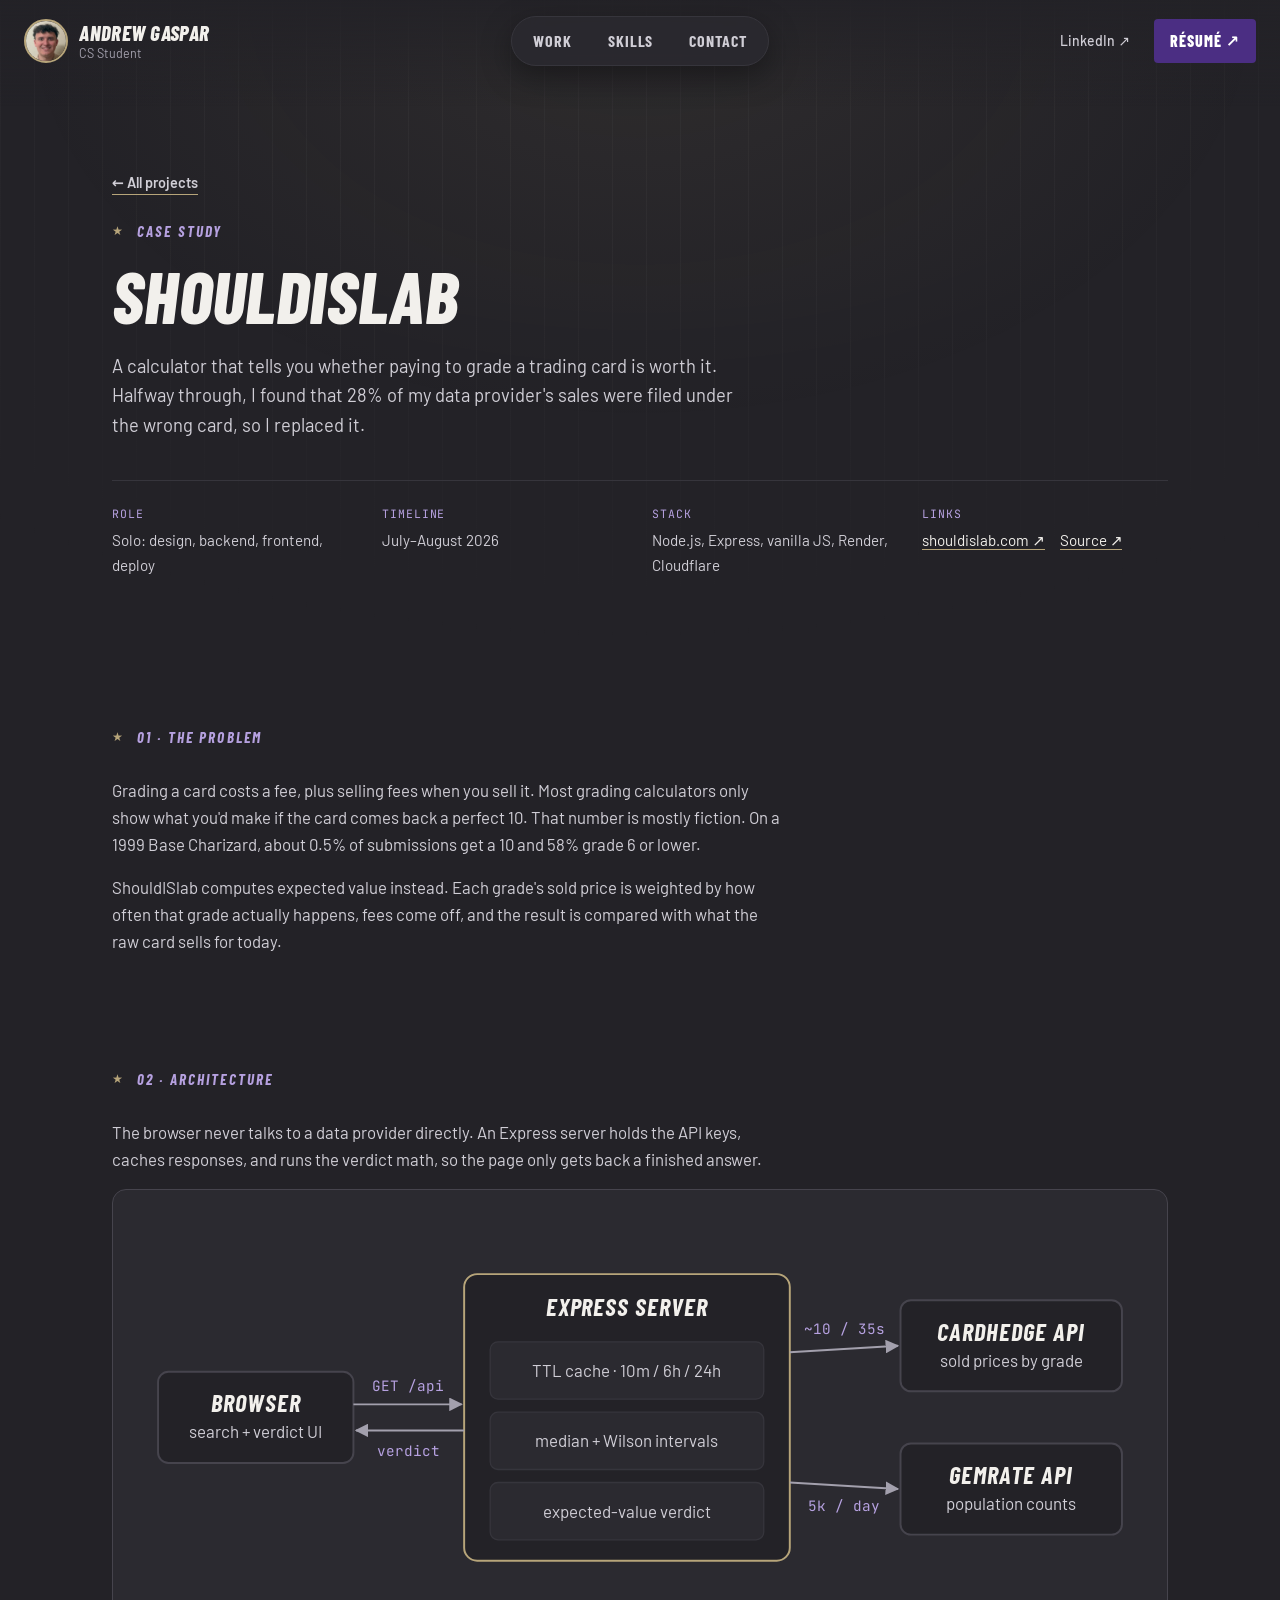
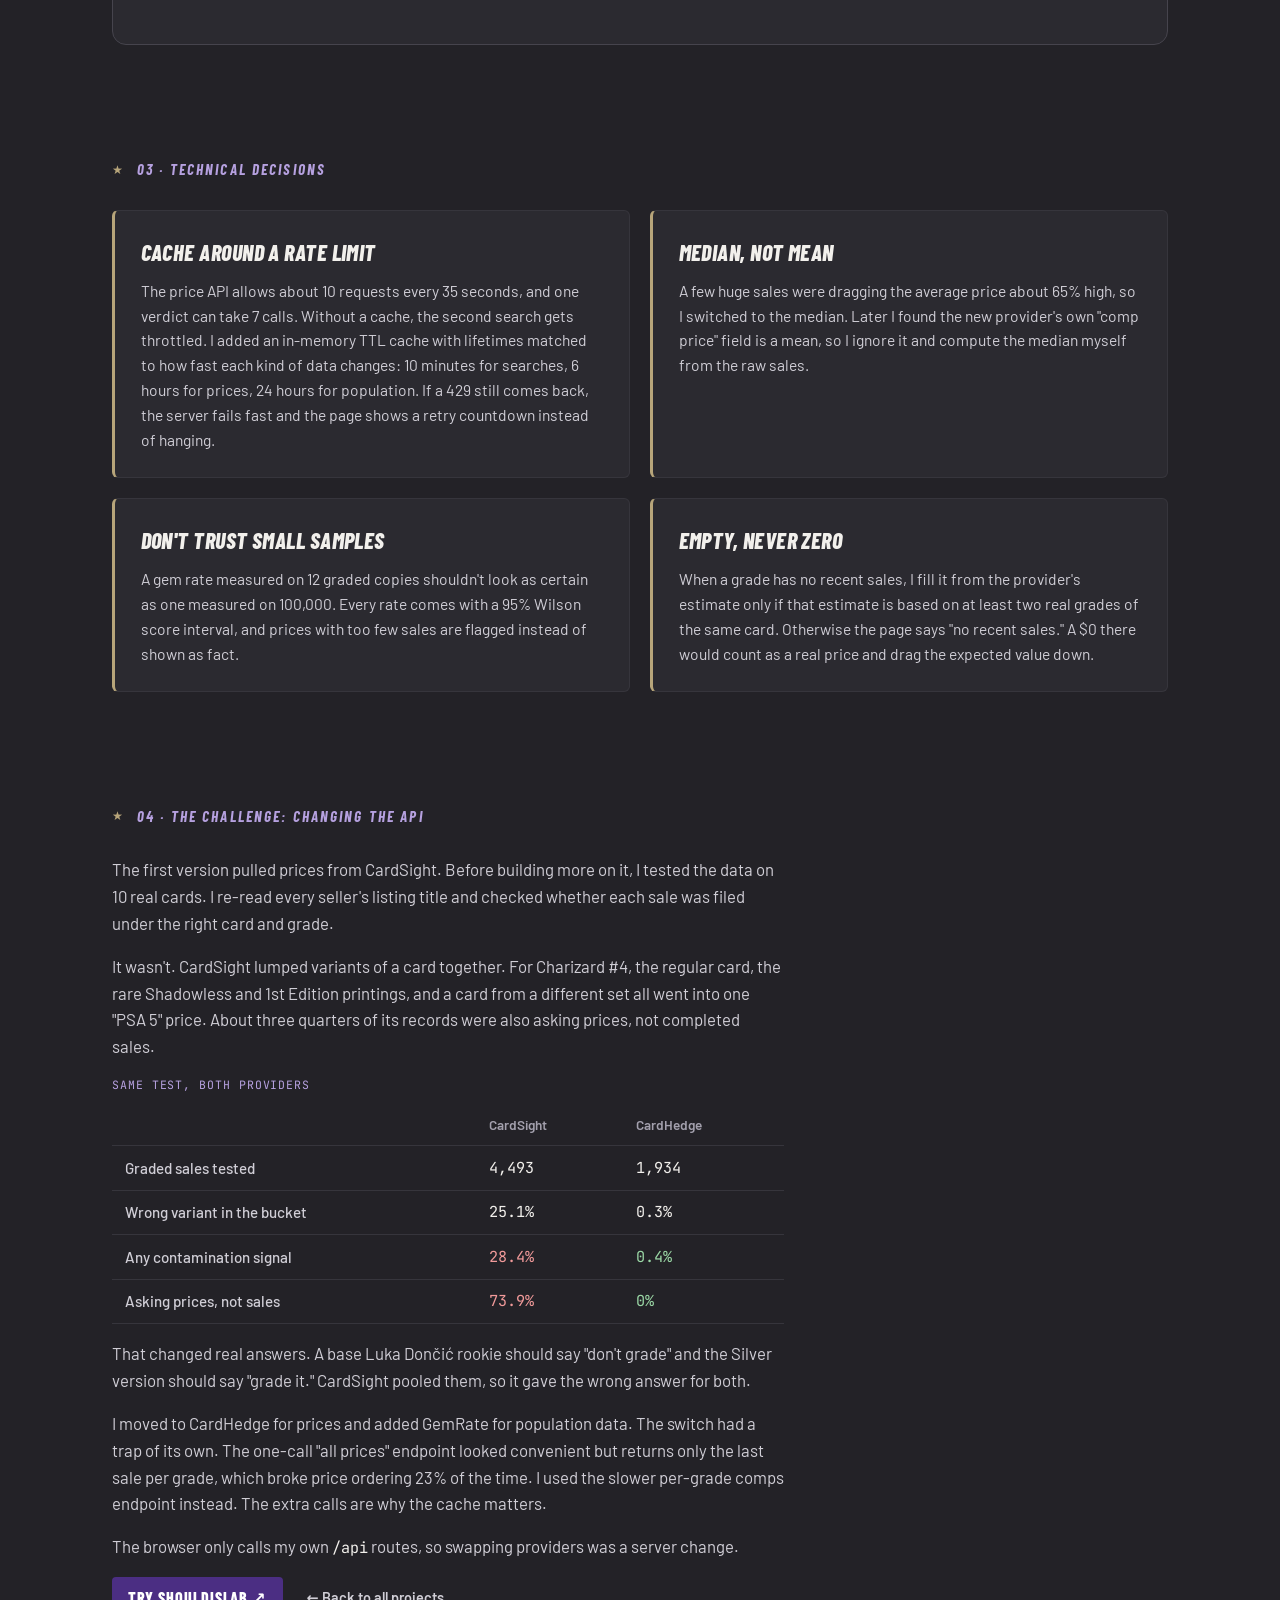
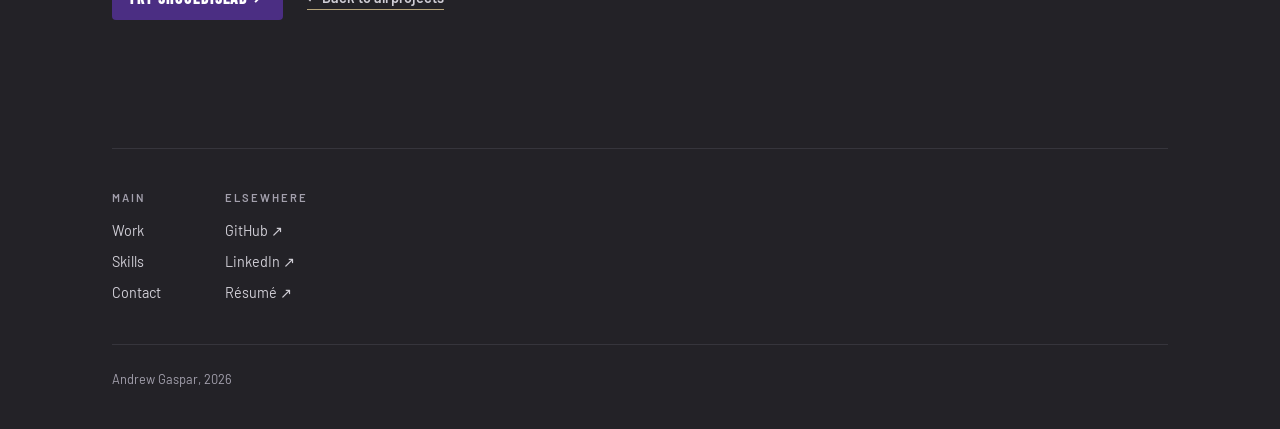
==== commit e2182721: "Add headshot next to name in the top bar" ====
--- a/shouldislab-case-study.html
+++ b/shouldislab-case-study.html
@@ -15,6 +15,7 @@
 
   <header class="topbar">
     <a class="brand" href="index.html">
+      <img class="avatar" src="images/headshot.webp" width="96" height="96" alt="" />
       <span class="brand-text">
         <span class="brand-name">Andrew Gaspar</span>
       <span class="brand-role">CS Student</span>
--- a/style.css
+++ b/style.css
@@ -102,6 +102,14 @@
 .topbar > * { pointer-events: auto; }
 
 .brand { display: flex; align-items: center; gap: 0.7rem; justify-self: start; }
+.avatar {
+  flex: none;
+  width: 44px;
+  height: 44px;
+  border: 2px solid var(--gold);
+  border-radius: 50%;
+  object-fit: cover;
+}
 .brand-text { display: flex; flex-direction: column; line-height: 1.2; }
 .brand-name { font-weight: 800; font-style: italic; font-size: 1.3rem; letter-spacing: 0.02em; text-transform: uppercase; }
 .brand-role { font-size: 0.78rem; color: var(--muted); }
@@ -695,7 +703,9 @@
 @media (max-width: 36rem) {
   .brand-role { display: none; }
   .eyebrow-extra { display: none; }
-  .pill a { padding: 0.45rem 0.75rem; }
+  .pill a { padding: 0.45rem 0.6rem; }
+  .brand { gap: 0.5rem; }
+  .avatar { width: 36px; height: 36px; }
   .skills { grid-template-columns: 1fr; }
   .card-frame { padding: 5px; border-radius: 22px; }
   .card { border-radius: 17px; }
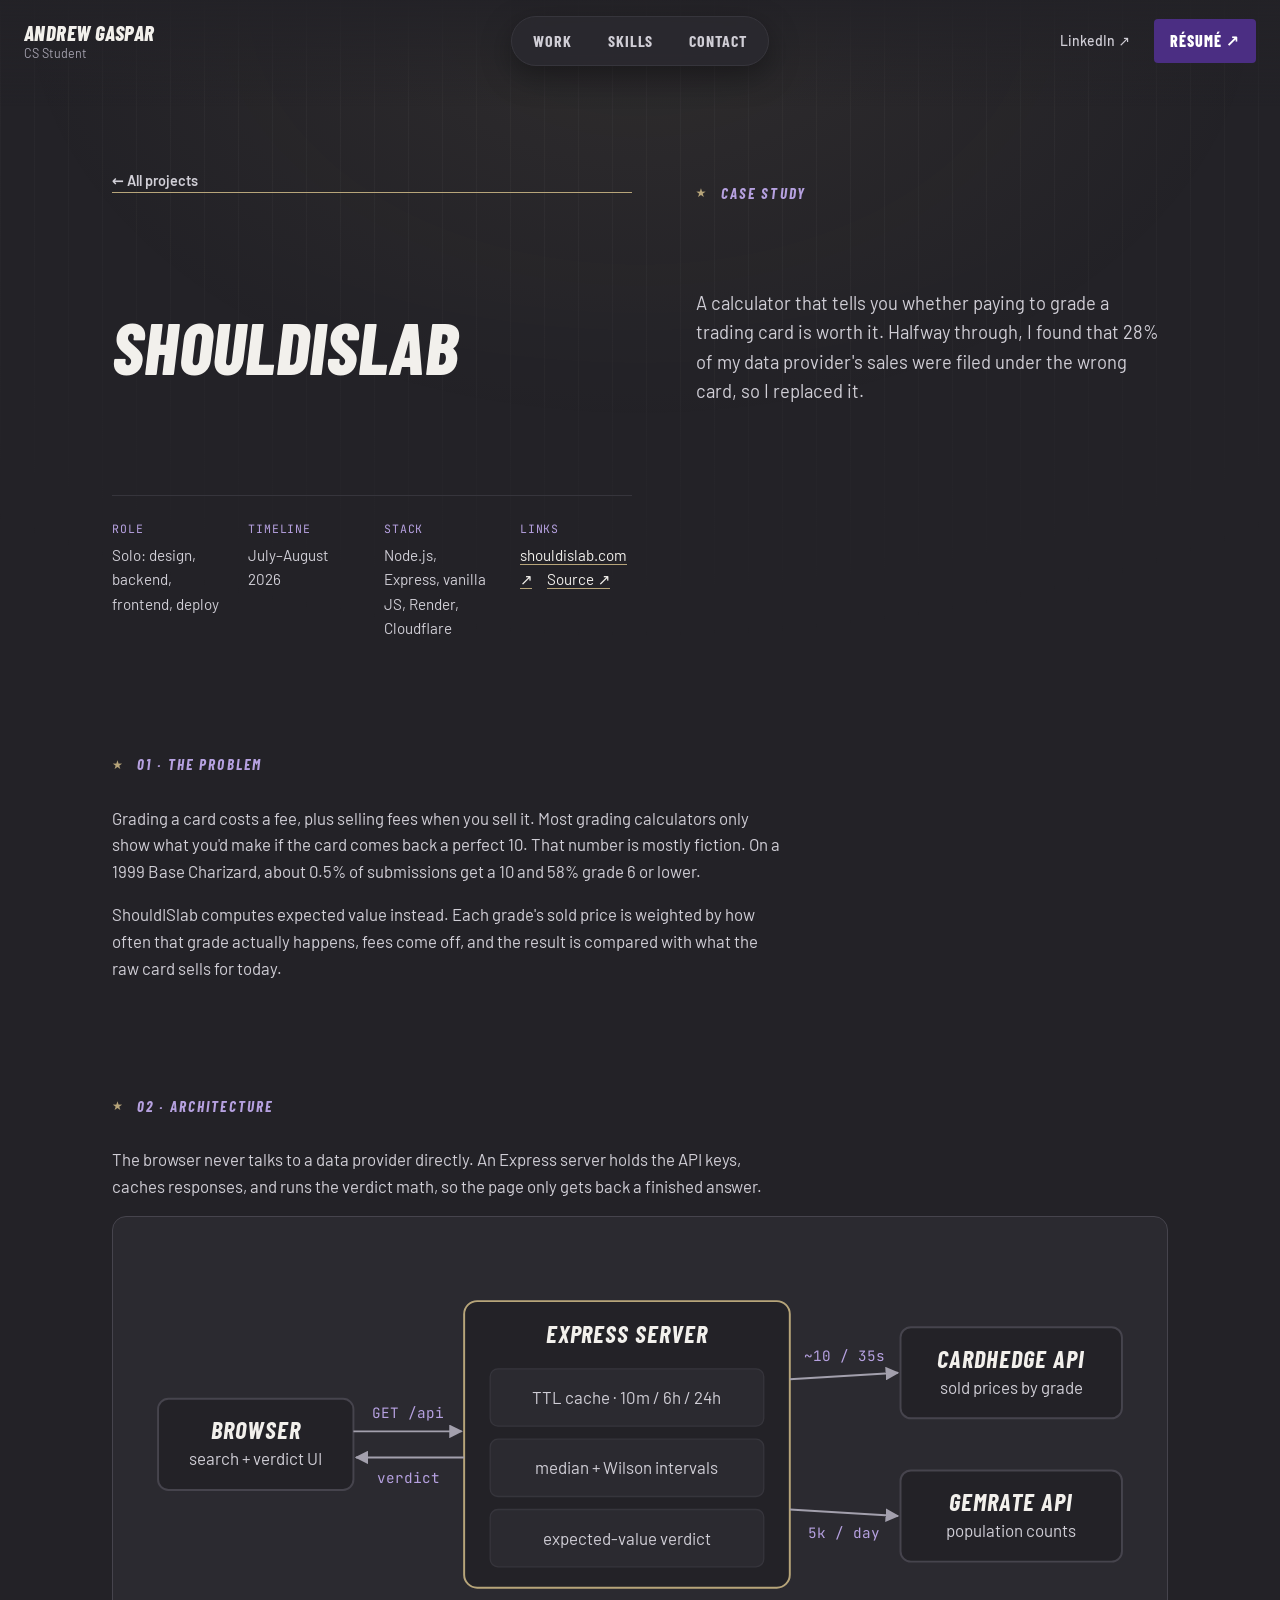
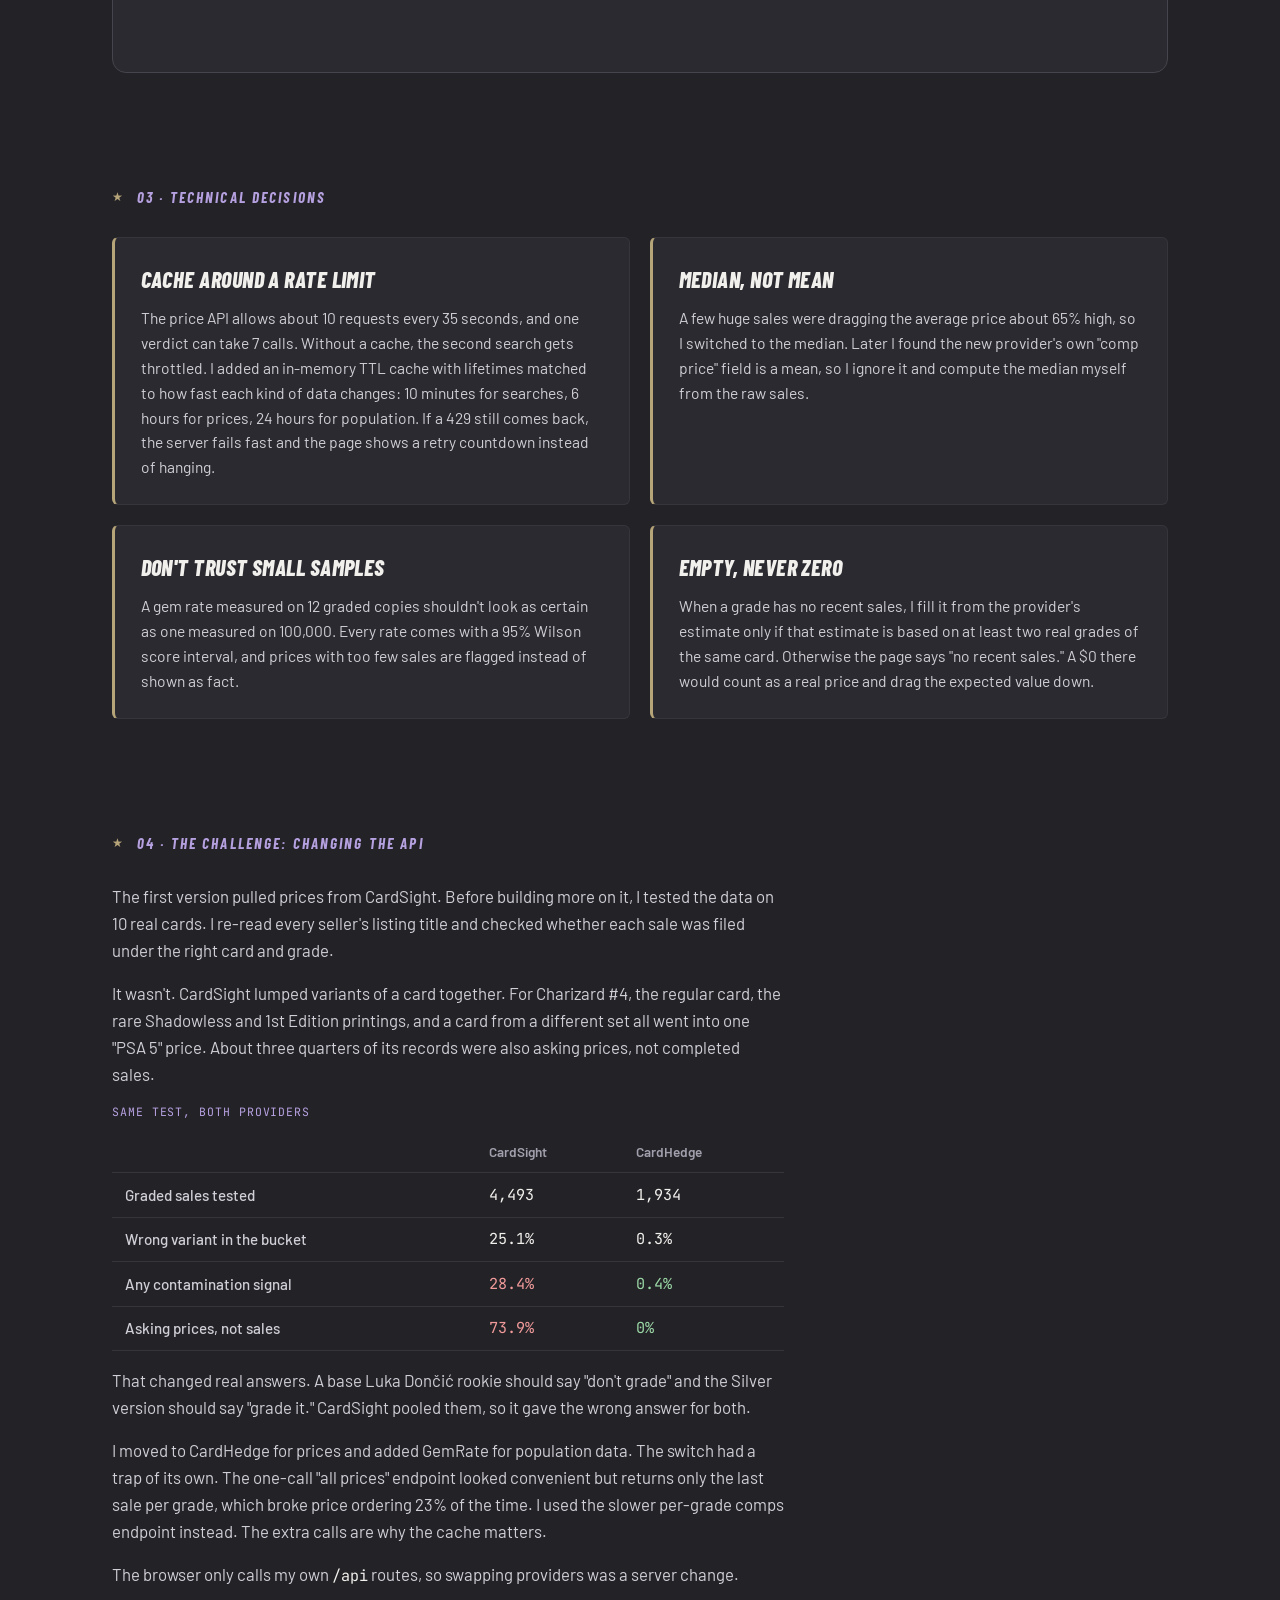
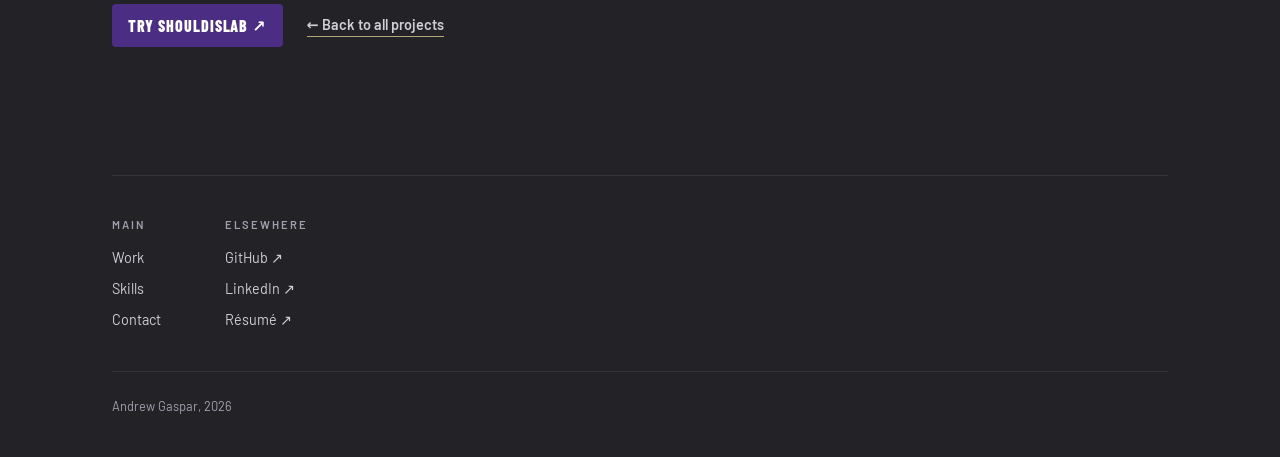
==== commit 5f2243b1: "Restore the hero trading card with a photo, drop the top-bar avatar" ====
--- a/shouldislab-case-study.html
+++ b/shouldislab-case-study.html
@@ -15,7 +15,6 @@
 
   <header class="topbar">
     <a class="brand" href="index.html">
-      <img class="avatar" src="images/headshot.webp" width="96" height="96" alt="" />
       <span class="brand-text">
         <span class="brand-name">Andrew Gaspar</span>
       <span class="brand-role">CS Student</span>
--- a/style.css
+++ b/style.css
@@ -102,14 +102,6 @@
 .topbar > * { pointer-events: auto; }
 
 .brand { display: flex; align-items: center; gap: 0.7rem; justify-self: start; }
-.avatar {
-  flex: none;
-  width: 44px;
-  height: 44px;
-  border: 2px solid var(--gold);
-  border-radius: 50%;
-  object-fit: cover;
-}
 .brand-text { display: flex; flex-direction: column; line-height: 1.2; }
 .brand-name { font-weight: 800; font-style: italic; font-size: 1.3rem; letter-spacing: 0.02em; text-transform: uppercase; }
 .brand-role { font-size: 0.78rem; color: var(--muted); }
@@ -218,10 +210,13 @@
 
 /* ---------- Hero ---------- */
 .hero {
+  display: grid;
+  grid-template-columns: minmax(0, 1.1fr) minmax(0, 1fr);
+  align-items: center;
+  gap: 3rem 4rem;
   max-width: var(--wrap);
   margin: 0 auto;
   padding-top: clamp(2.5rem, 7vh, 5rem);
-  padding-bottom: clamp(1rem, 4vh, 3rem);
 }
 
 .hero h1 {
@@ -267,6 +262,323 @@
   right: 8%;
   height: 1px;
   background: linear-gradient(90deg, transparent, rgba(255, 255, 255, 0.45), transparent);
+}
+
+/* graded card in a slab */
+.hero-card {
+  justify-self: end;
+  width: 100%;
+  max-width: 20rem;
+}
+
+.slab {
+  --tilt-x: 0deg;
+  --tilt-y: 0deg;
+  --shine-x: 50%;
+  --shine-y: 30%;
+  position: relative;
+  padding: 10px;
+  border: 1px solid rgba(255, 255, 255, 0.22);
+  border-radius: 16px;
+  /* smoky clear plastic */
+  background: linear-gradient(160deg, #6a6e73, #45484c 45%, #55595d);
+  box-shadow:
+    inset 0 1px 0 rgba(255, 255, 255, 0.35),
+    inset 0 0 0 3px rgba(0, 0, 0, 0.18),
+    0 30px 60px rgba(0, 0, 0, 0.45);
+  transform: perspective(900px) rotateX(var(--tilt-x)) rotateY(var(--tilt-y));
+  transition: transform 0.4s cubic-bezier(0.22, 1, 0.36, 1);
+}
+.slab.is-tilting { transition: transform 0.08s linear; }
+
+/* red-framed grade label */
+.slab-label {
+  position: relative;
+  display: flex;
+  justify-content: space-between;
+  gap: 0.5rem;
+  padding: 0.55rem 0.7rem 0.7rem;
+  border: 5px solid #e2312d;
+  border-radius: 4px;
+  background: linear-gradient(180deg, #f3f6f9, #e6ebf0);
+  color: #26272a;
+  font-family: Arial, "Helvetica Neue", Helvetica, sans-serif;
+  font-size: 0.72rem;
+  line-height: 1.3;
+  letter-spacing: 0.02em;
+  text-transform: uppercase;
+}
+.slab-label-l { min-width: 0; }
+.slab-label-r { text-align: right; white-space: nowrap; }
+.slab-barcode {
+  display: block;
+  width: min(6rem, 100%);
+  height: 1.1rem;
+  margin-top: 0.4rem;
+  background: repeating-linear-gradient(90deg,
+    #26272a 0 1px, transparent 1px 3px, #26272a 3px 5px, transparent 5px 6px,
+    #26272a 6px 7px, transparent 7px 10px, #26272a 10px 11px, transparent 11px 12px,
+    #26272a 12px 15px, transparent 15px 16px);
+}
+
+/* recessed well the card sits in, with the ridge line above it */
+.slab-well {
+  position: relative;
+  margin-top: 10px;
+  padding: 18px 16px 20px;
+  border: 1px solid rgba(255, 255, 255, 0.12);
+  border-radius: 8px;
+  background: rgba(20, 22, 24, 0.35);
+  box-shadow: inset 0 2px 10px rgba(0, 0, 0, 0.45);
+}
+.slab-well::before,
+.slab-well::after {
+  content: "";
+  position: absolute;
+  left: 12%;
+  right: 12%;
+  height: 3px;
+  border-radius: 2px;
+  background: rgba(255, 255, 255, 0.14);
+}
+.slab-well::before { top: 6px; }
+.slab-well::after { bottom: 7px; }
+
+.slab-glare {
+  position: absolute;
+  inset: 0;
+  border-radius: inherit;
+  pointer-events: none;
+  background:
+    radial-gradient(circle at var(--shine-x) var(--shine-y), rgba(255, 255, 255, 0.18), transparent 45%),
+    linear-gradient(115deg, transparent 30%, rgba(255, 255, 255, 0.06) 42%, transparent 55%);
+}
+
+.slab-hint {
+  margin-top: 1rem;
+  text-align: center;
+  font-family: var(--mono);
+  font-size: 0.72rem;
+  color: var(--muted);
+}
+.slab-hint span { color: var(--gold); }
+
+/* the card, front and back */
+.tcard {
+  /* UW Husky colors */
+  --uw-purple: #4b2e83;
+  --uw-purple-dark: #32006e;
+  --uw-gold: #b7a57a;
+  --uw-gold-light: #e8e3d3;
+  display: block;
+  aspect-ratio: 2.5 / 3.5;
+  perspective: 1200px;
+  cursor: pointer;
+  border-radius: 6px;
+}
+.tcard-inner {
+  position: relative;
+  display: grid;
+  height: 100%;
+  transform-style: preserve-3d;
+  transition: transform 0.7s cubic-bezier(0.22, 1, 0.36, 1);
+}
+.tcard.is-flipped .tcard-inner { transform: rotateY(180deg); }
+.tcard-front,
+.tcard-back {
+  grid-area: 1 / 1;
+  min-height: 0;
+  border-radius: 6px;
+  -webkit-backface-visibility: hidden;
+  backface-visibility: hidden;
+  box-shadow: 0 6px 18px rgba(0, 0, 0, 0.4);
+}
+
+/* front: white border, photo, name bar */
+.tcard-front {
+  display: flex;
+  flex-direction: column;
+  padding: 7%;
+  padding-bottom: 4%;
+  background: #f6f6f3;
+}
+.tcard-photo {
+  position: relative;
+  flex: 1;
+  overflow: hidden;
+  border-radius: 4px 4px 0 0;
+  outline: 1px solid var(--uw-gold);
+  outline-offset: 3px;
+  background:
+    radial-gradient(90% 70% at 50% 35%, rgba(183, 165, 122, 0.35), transparent 70%),
+    var(--uw-purple-dark);
+}
+.tcard-photo img {
+  position: absolute;
+  inset: 0;
+  width: 100%;
+  height: 100%;
+  object-fit: cover;
+  object-position: center 25%;
+}
+.tcard-initials {
+  position: absolute;
+  inset: 0;
+  display: grid;
+  place-items: center;
+  font-family: var(--display);
+  font-size: 4rem;
+  font-weight: 800;
+  letter-spacing: -0.04em;
+  color: rgba(232, 227, 211, 0.25);
+}
+/* gold foil serial stamp, like a numbered 1/1 */
+.tcard-serial {
+  position: absolute;
+  top: 0.55rem;
+  right: 0.6rem;
+  padding: 0.1rem 0.45rem;
+  border: 1px solid rgba(232, 211, 162, 0.7);
+  border-radius: 3px;
+  background: rgba(50, 0, 110, 0.55);
+  font-family: var(--display);
+  font-size: 1rem;
+  font-style: italic;
+  font-weight: 800;
+  letter-spacing: 0.04em;
+  line-height: 1.1;
+  color: #e8d3a2;
+  text-shadow: 0 1px 0 rgba(0, 0, 0, 0.35);
+}
+.tcard-plate {
+  position: relative;
+  padding: 0.7rem 1.7rem 0 2.9rem;
+}
+.tcard-logo {
+  position: absolute;
+  left: -0.3rem;
+  top: -0.9rem;
+  display: grid;
+  place-items: center;
+  width: 3rem;
+  height: 3rem;
+  border: 2px solid var(--uw-gold);
+  border-radius: 50%;
+  background: var(--uw-purple);
+  font-family: var(--display);
+  font-size: 1.15rem;
+  font-weight: 800;
+  color: var(--uw-gold);
+}
+.tcard-name {
+  margin-left: -0.6rem;
+  padding: 0.2rem 0.6rem;
+  border-radius: 2px;
+  background: linear-gradient(90deg, var(--uw-purple) 70%, rgba(75, 46, 131, 0.75));
+  font-family: var(--display);
+  font-size: 0.85rem;
+  font-weight: 500;
+  letter-spacing: 0.02em;
+  text-transform: uppercase;
+  color: #fff;
+  white-space: nowrap;
+  overflow: hidden;
+  text-overflow: ellipsis;
+}
+.tcard-name b { font-weight: 800; }
+.tcard-team {
+  margin-top: 0.3rem;
+  font-family: Arial, "Helvetica Neue", Helvetica, sans-serif;
+  font-size: 0.6rem;
+  font-style: italic;
+  font-weight: 700;
+  letter-spacing: 0.06em;
+  text-transform: uppercase;
+  color: var(--uw-purple);
+}
+.tcard-pos {
+  position: absolute;
+  right: -0.2rem;
+  bottom: -0.1rem;
+  display: grid;
+  place-items: center;
+  width: 1.7rem;
+  height: 1.7rem;
+  border: 2px solid var(--uw-gold);
+  border-radius: 50%;
+  font-family: Arial, "Helvetica Neue", Helvetica, sans-serif;
+  font-size: 0.6rem;
+  font-weight: 700;
+  color: var(--uw-purple);
+}
+
+/* back: cardboard stock with a stat table */
+.tcard-back {
+  display: flex;
+  flex-direction: column;
+  gap: 0.6rem;
+  padding: 0.8rem;
+  overflow: hidden;
+  transform: rotateY(180deg);
+  background: var(--uw-gold-light);
+  border: 5px solid #f6f6f3;
+  color: #232427;
+  font-family: Arial, "Helvetica Neue", Helvetica, sans-serif;
+}
+.tcard-back-head { display: flex; align-items: center; gap: 0.6rem; }
+.tcard-back-num {
+  flex: none;
+  display: grid;
+  place-items: center;
+  width: 2.2rem;
+  height: 2.2rem;
+  border-radius: 50%;
+  background: var(--uw-purple);
+  font-family: var(--display);
+  font-weight: 800;
+  color: var(--uw-gold);
+}
+.tcard-back-name {
+  font-family: var(--display);
+  font-size: 1rem;
+  font-weight: 800;
+  line-height: 1.1;
+  text-transform: uppercase;
+  color: var(--uw-purple);
+}
+.tcard-back-sub { font-size: 0.6rem; color: #55585c; }
+
+.tcard-back-stats {
+  width: 100%;
+  border-collapse: collapse;
+  font-size: 0.68rem;
+  text-align: center;
+}
+.tcard-back-stats th {
+  padding: 0.25rem 0;
+  background: var(--uw-purple);
+  color: #fff;
+  font-size: 0.55rem;
+  font-weight: 700;
+  letter-spacing: 0.06em;
+  text-transform: uppercase;
+}
+.tcard-back-stats td {
+  padding: 0.3rem 0;
+  background: #fff;
+  font-family: var(--mono);
+  font-weight: 500;
+}
+
+.tcard-back-bio { font-size: 0.66rem; line-height: 1.45; }
+.tcard-back-stack {
+  margin-top: auto;
+  padding-top: 0.45rem;
+  border-top: 1px solid var(--uw-gold);
+  font-family: var(--mono);
+  font-size: 0.56rem;
+  text-align: center;
+  color: #55585c;
 }
 
 /* ---------- Sections ---------- */
@@ -691,6 +1003,8 @@
 
 /* ---------- Narrow ---------- */
 @media (max-width: 52rem) {
+  .hero { grid-template-columns: minmax(0, 1fr); }
+  .hero-card { justify-self: center; }
   .hero h1 { font-size: clamp(3rem, 11vw, 5rem); }
   .card-top { grid-template-columns: 1fr; gap: 1.25rem; }
   .study-facts { grid-template-columns: repeat(2, minmax(0, 1fr)); }
@@ -703,9 +1017,7 @@
 @media (max-width: 36rem) {
   .brand-role { display: none; }
   .eyebrow-extra { display: none; }
-  .pill a { padding: 0.45rem 0.6rem; }
-  .brand { gap: 0.5rem; }
-  .avatar { width: 36px; height: 36px; }
+  .pill a { padding: 0.45rem 0.75rem; }
   .skills { grid-template-columns: 1fr; }
   .card-frame { padding: 5px; border-radius: 22px; }
   .card { border-radius: 17px; }
